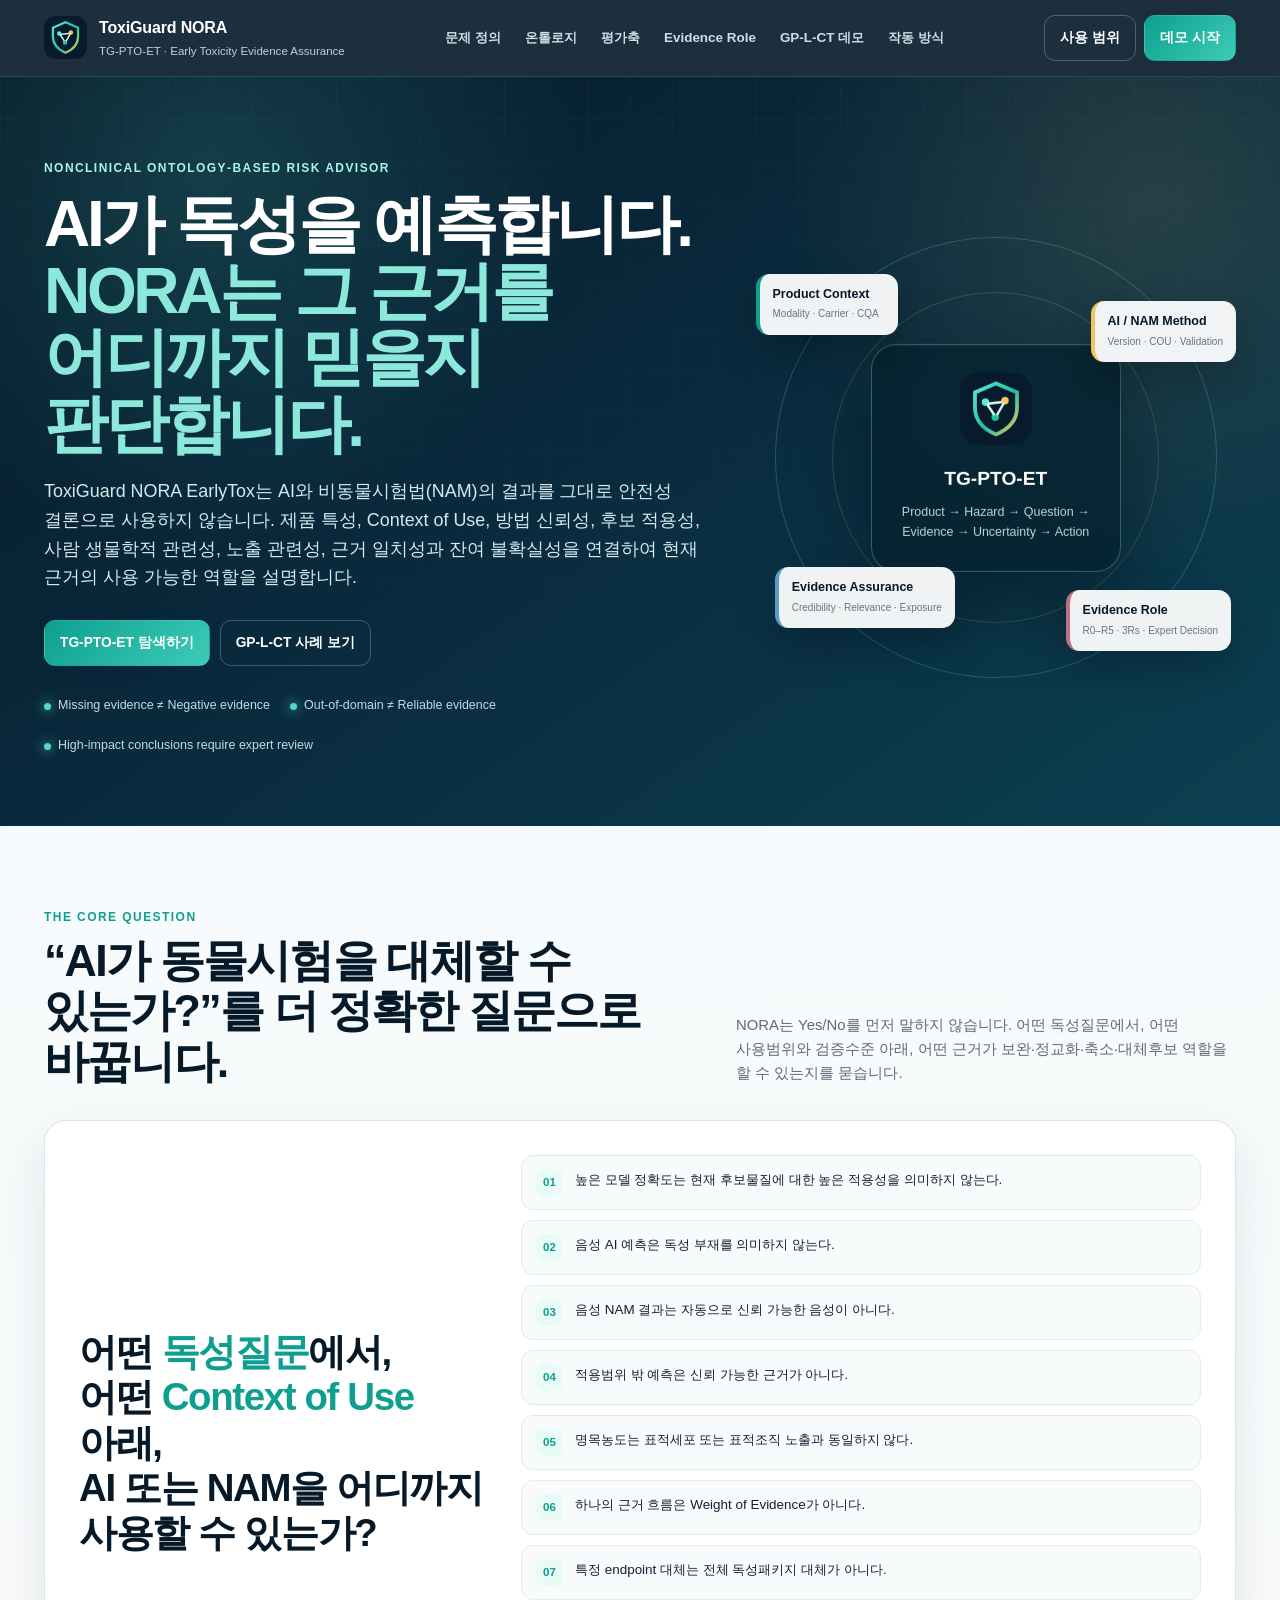
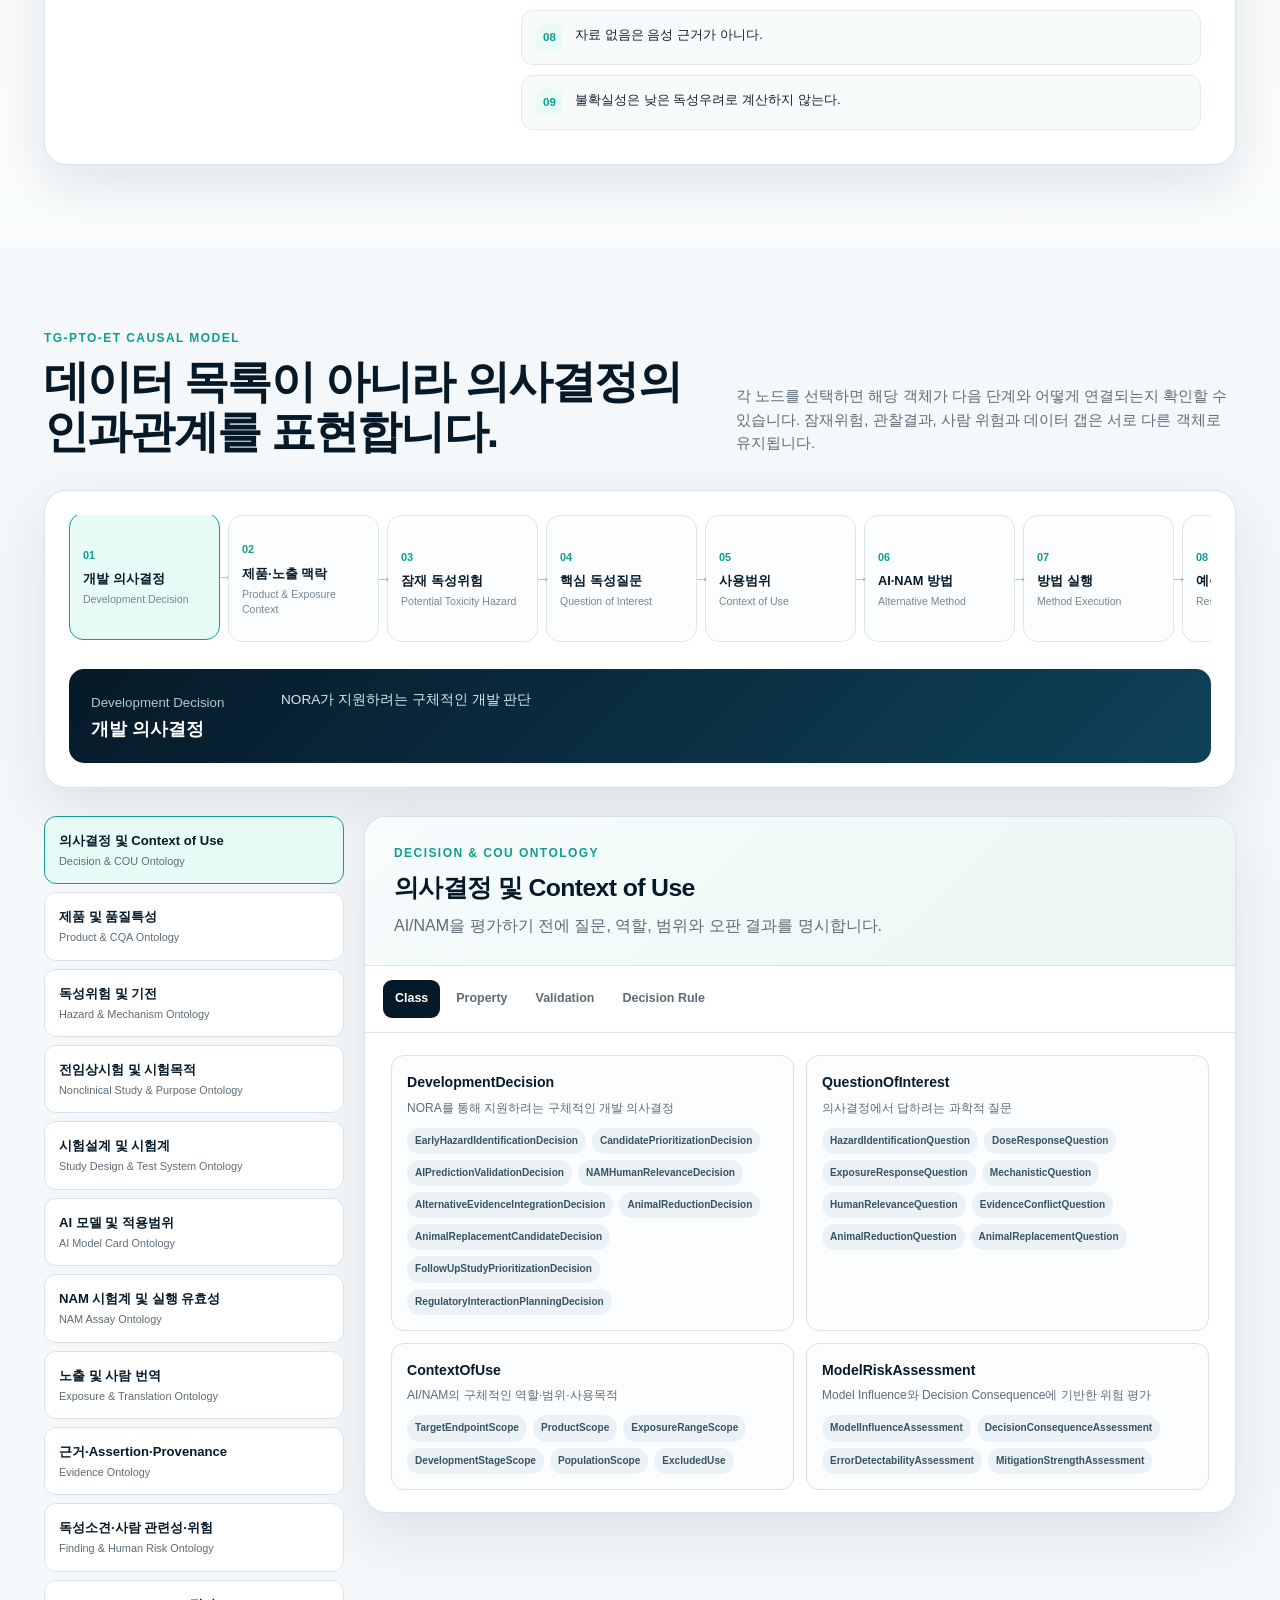
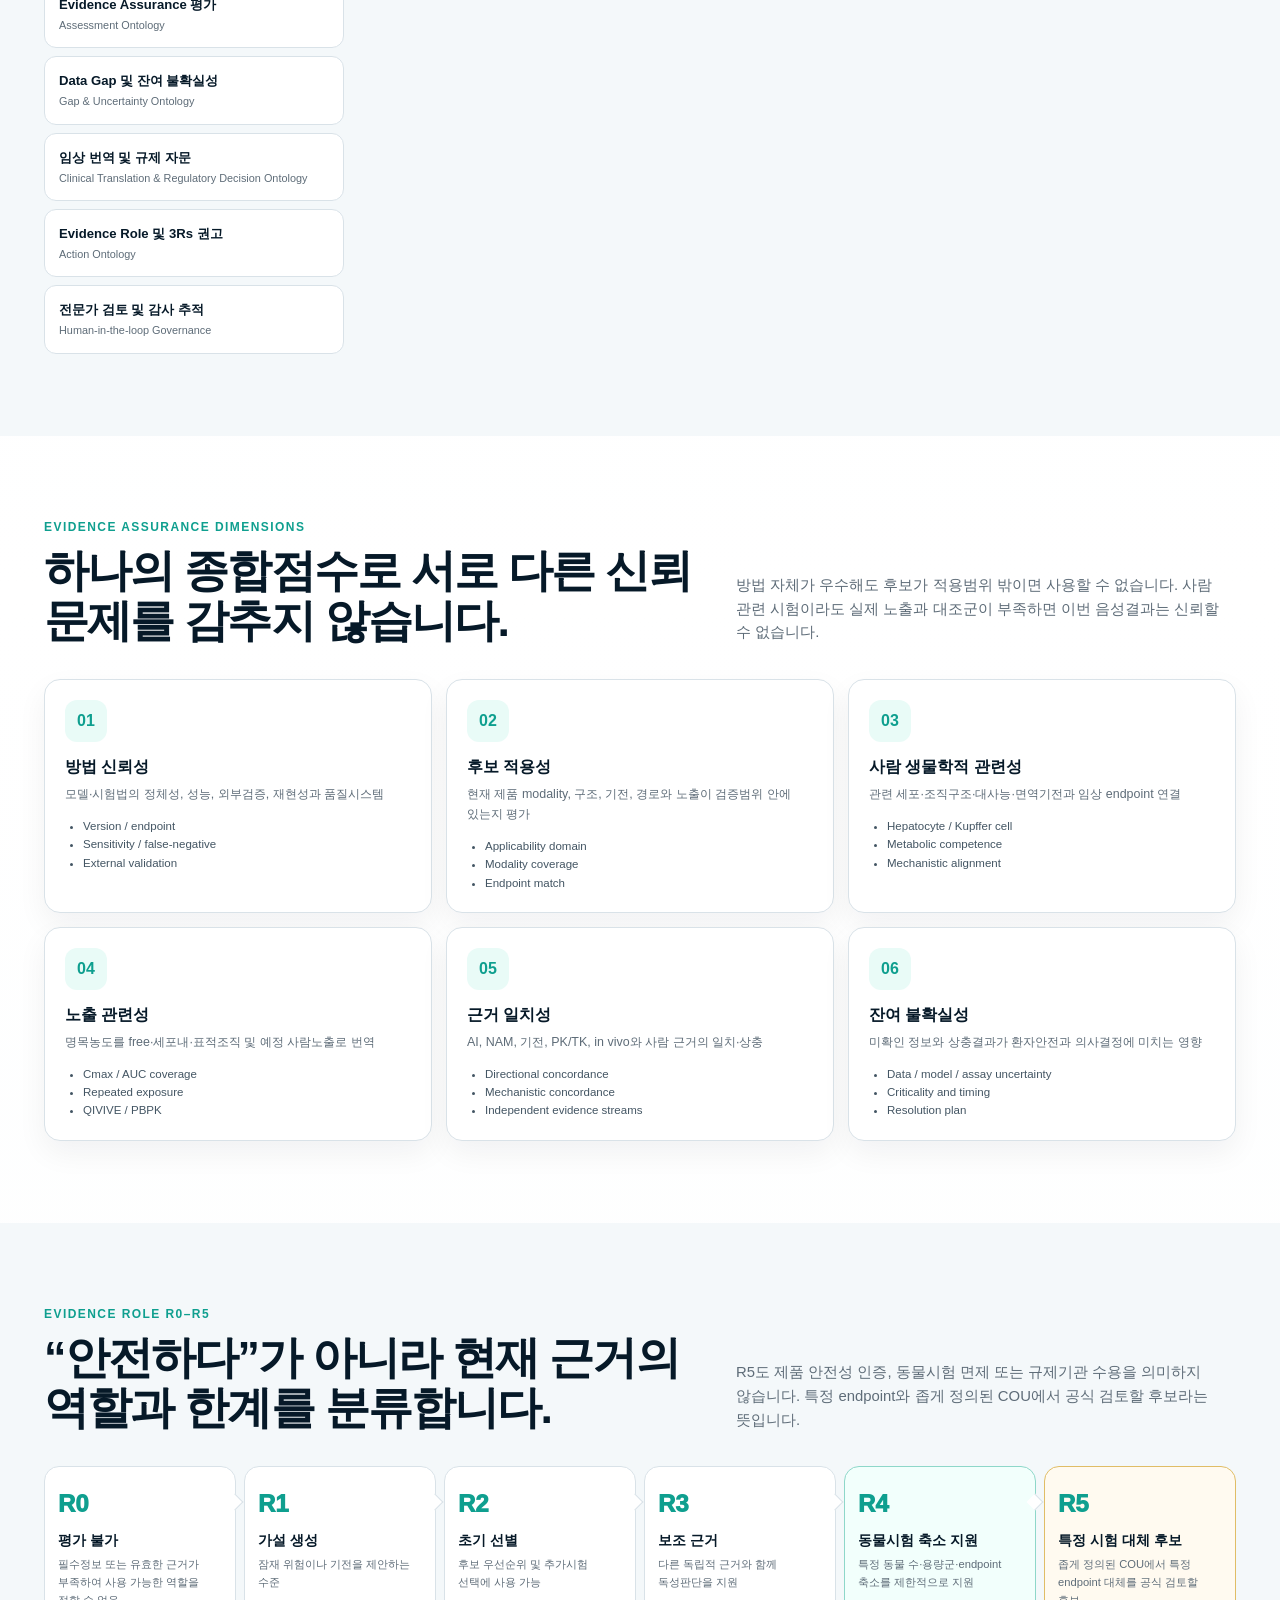
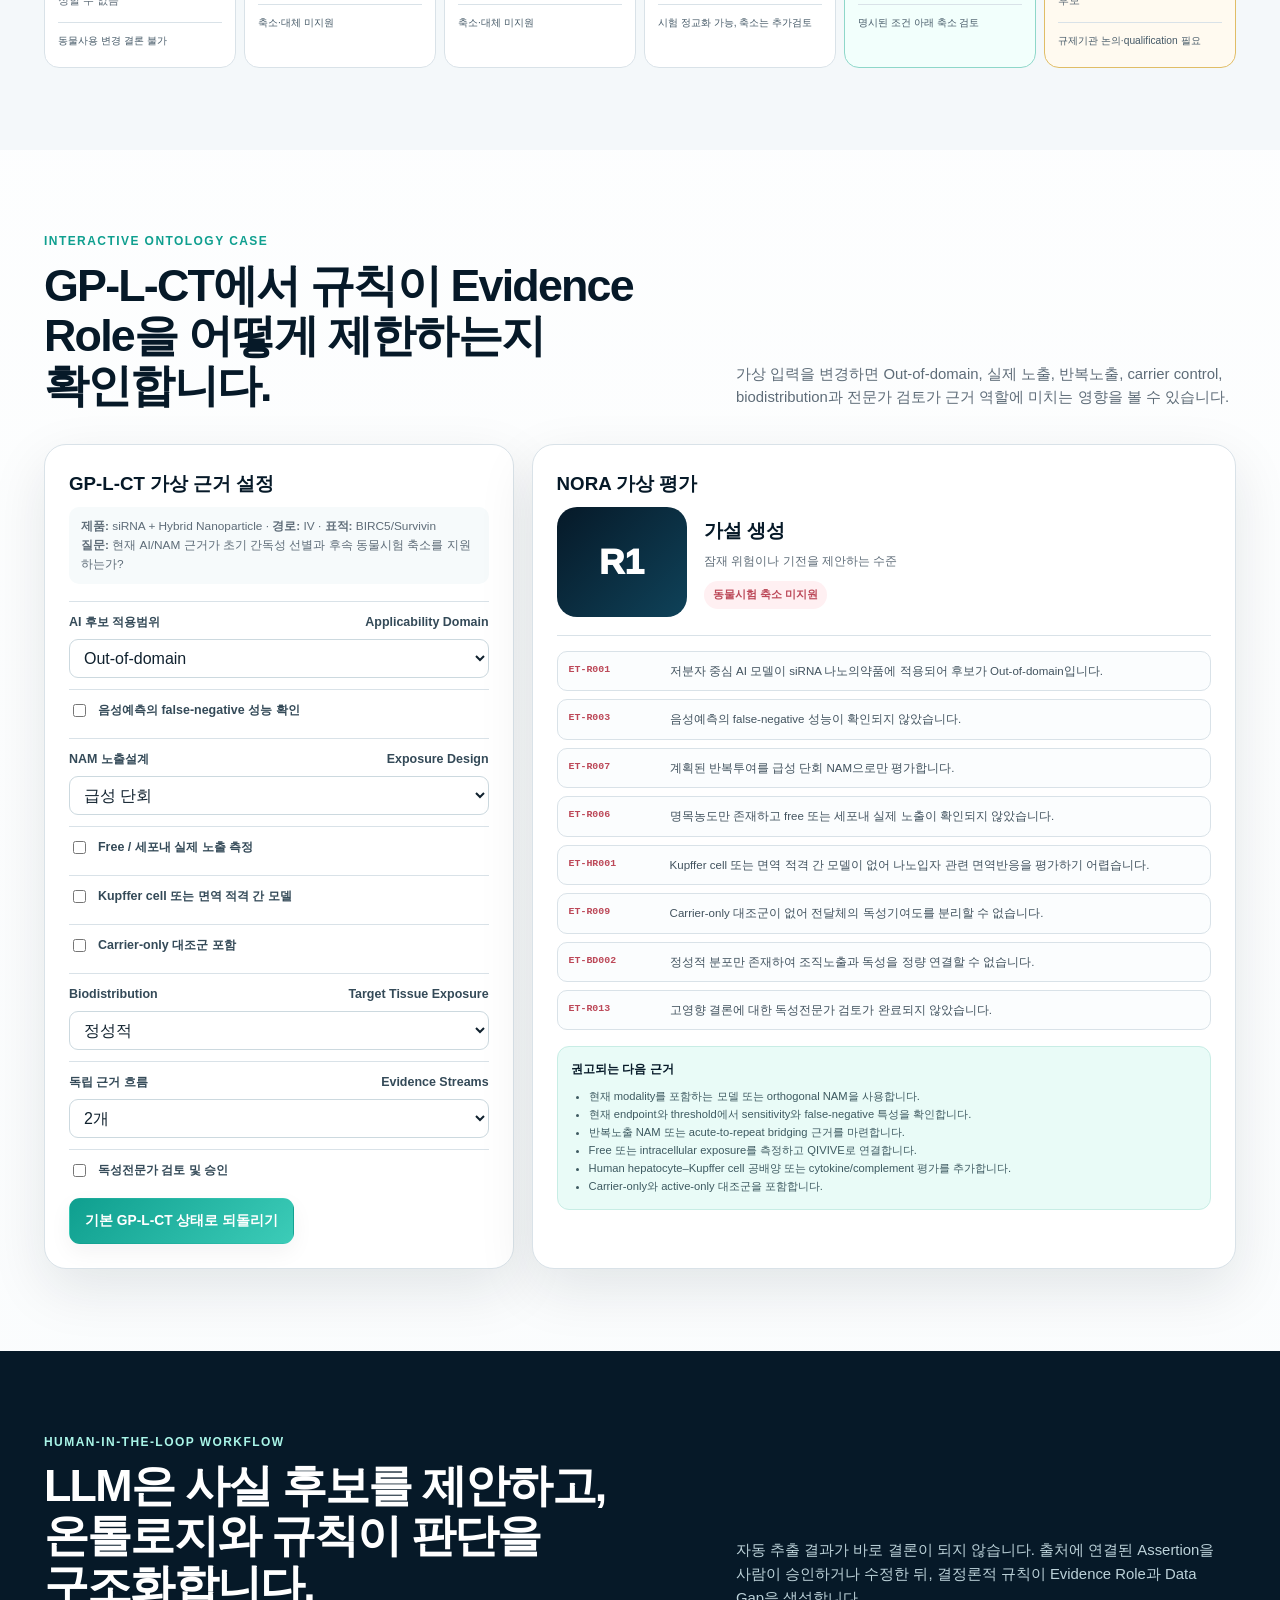
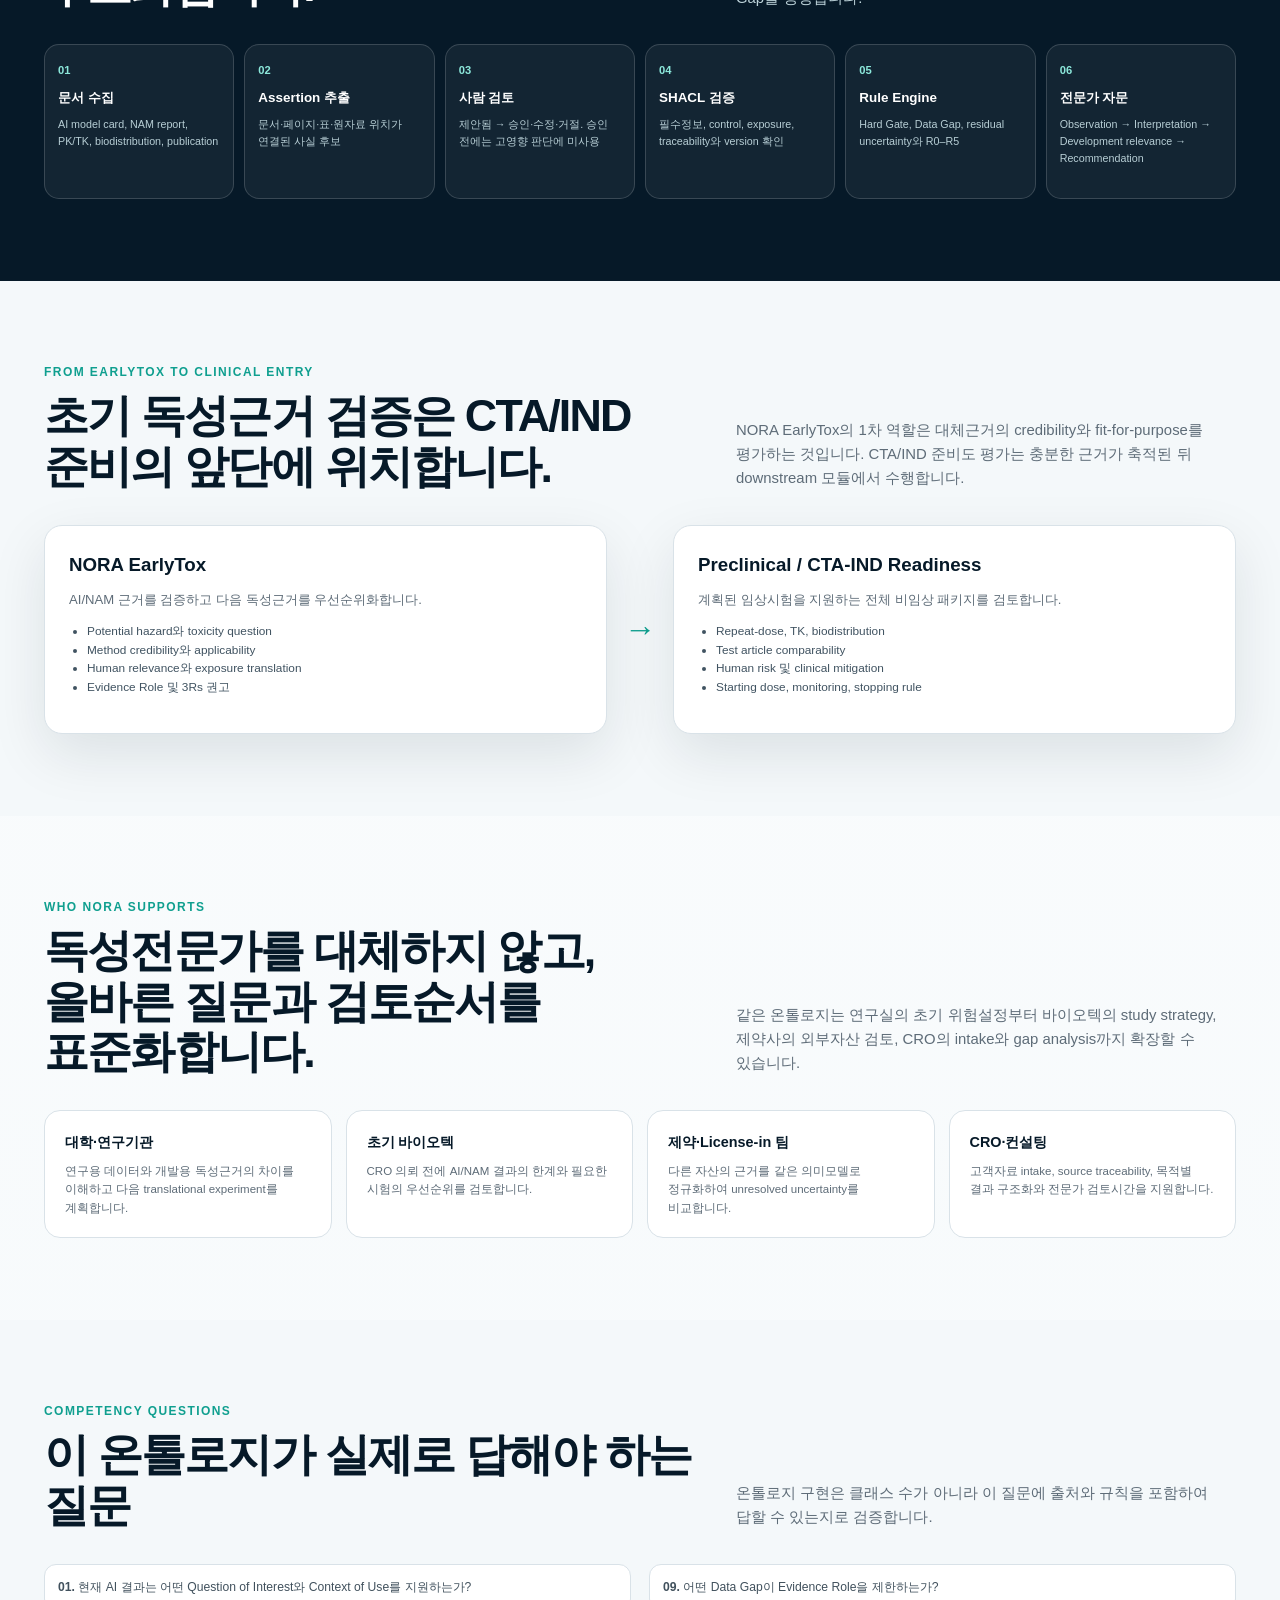
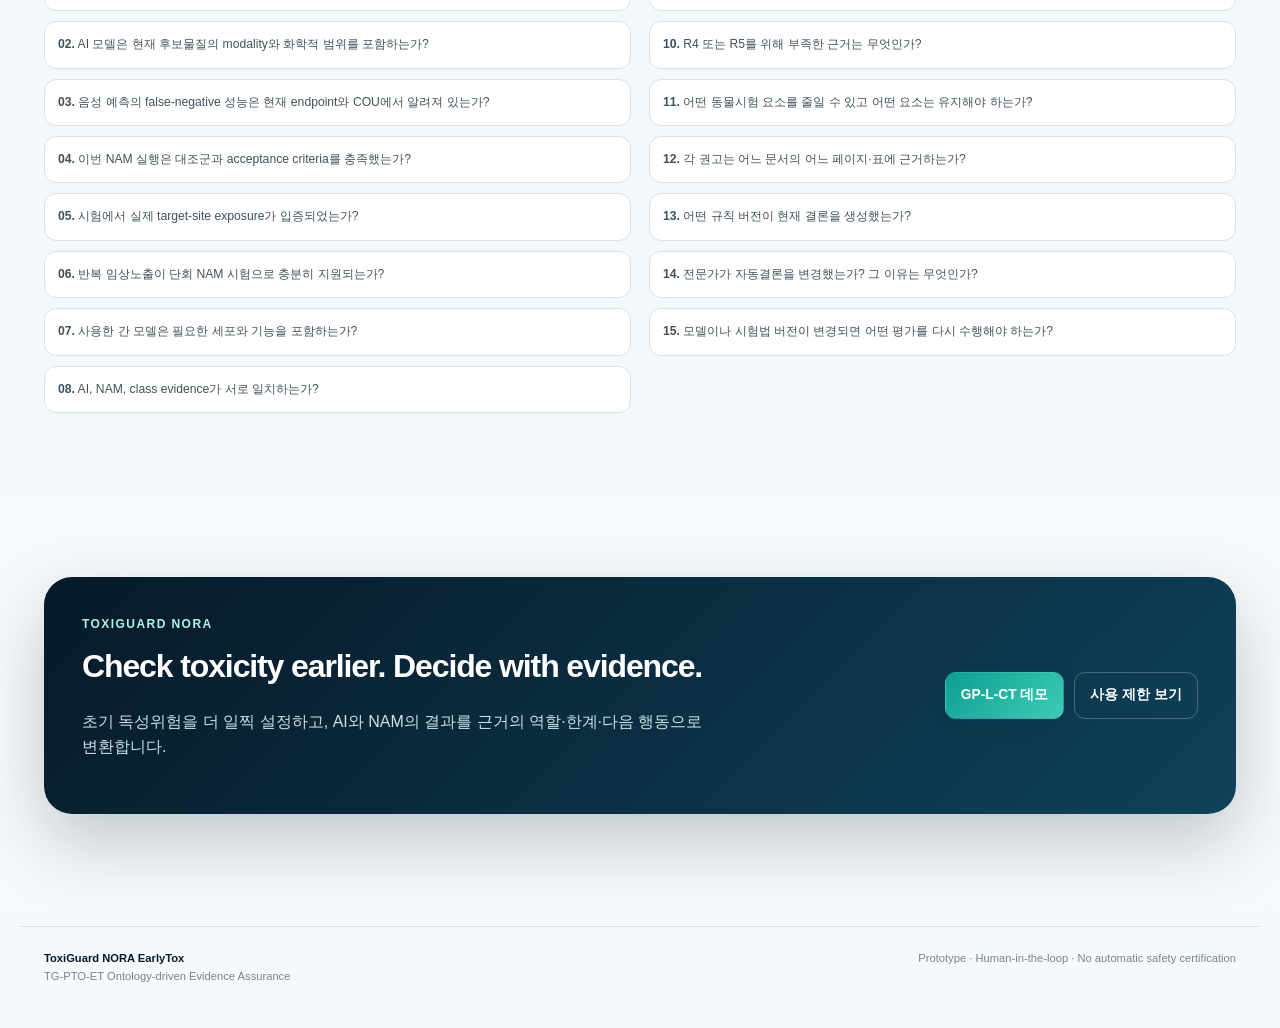
==== site/index.html @ 66b6deb6 "Add files via upload" ====
<!doctype html>
<html lang="ko">
<head>
  <meta charset="utf-8">
  <meta name="viewport" content="width=device-width,initial-scale=1">
  <meta name="description" content="ToxiGuard NORA EarlyTox — AI와 비동물시험법(NAM)의 초기 독성근거가 현재 후보물질의 개발에 어디까지 사용 가능한지 검증하는 온톨로지 기반 Evidence Assurance 플랫폼">
  <meta name="theme-color" content="#061928">
  <title>ToxiGuard NORA | TG‑PTO‑ET Ontology</title>
  <link rel="icon" href="assets/logo.svg" type="image/svg+xml">
  <link rel="stylesheet" href="styles.css">
</head>
<body>
<header class="site-header">
  <div class="container header-inner">
    <a class="brand" href="#top" aria-label="ToxiGuard NORA 홈">
      <img src="assets/logo.svg" alt="ToxiGuard NORA 로고">
      <span><strong>ToxiGuard NORA</strong><small>TG‑PTO‑ET · Early Toxicity Evidence Assurance</small></span>
    </a>
    <nav class="nav" id="mainNav" aria-label="주요 메뉴">
      <a href="#why">문제 정의</a>
      <a href="#ontology">온톨로지</a>
      <a href="#assurance">평가축</a>
      <a href="#roles">Evidence Role</a>
      <a href="#demo">GP‑L‑CT 데모</a>
      <a href="#workflow">작동 방식</a>
    </nav>
    <div class="header-actions">
      <button class="btn ghost" type="button" data-open-modal="disclaimerModal">사용 범위</button>
      <a class="btn primary" href="#demo">데모 시작</a>
      <button class="mobile-menu" id="mobileMenu" aria-label="메뉴 열기" aria-expanded="false">☰</button>
    </div>
  </div>
</header>

<main id="top">
  <section class="hero">
    <div class="container hero-grid">
      <div>
        <div class="eyebrow light">Nonclinical Ontology‑based Risk Advisor</div>
        <h1>AI가 독성을 예측합니다.<br><span>NORA는 그 근거를 어디까지 믿을지 판단합니다.</span></h1>
        <p class="hero-copy">ToxiGuard NORA EarlyTox는 AI와 비동물시험법(NAM)의 결과를 그대로 안전성 결론으로 사용하지 않습니다. 제품 특성, Context of Use, 방법 신뢰성, 후보 적용성, 사람 생물학적 관련성, 노출 관련성, 근거 일치성과 잔여 불확실성을 연결하여 현재 근거의 사용 가능한 역할을 설명합니다.</p>
        <div class="hero-actions">
          <a class="btn primary" href="#ontology">TG‑PTO‑ET 탐색하기</a>
          <a class="btn ghost" href="#demo">GP‑L‑CT 사례 보기</a>
        </div>
        <div class="hero-proof">
          <span><i></i> Missing evidence ≠ Negative evidence</span>
          <span><i></i> Out‑of‑domain ≠ Reliable evidence</span>
          <span><i></i> High‑impact conclusions require expert review</span>
        </div>
      </div>
      <div class="hero-visual" aria-label="NORA 온톨로지 연결 구조 시각화">
        <div class="orbit"></div><div class="orbit o2"></div>
        <div class="core-card"><img src="assets/logo.svg" alt=""><strong>TG‑PTO‑ET</strong><p>Product → Hazard → Question → Evidence → Uncertainty → Action</p></div>
        <div class="floating-node n1"><strong>Product Context</strong><small>Modality · Carrier · CQA</small></div>
        <div class="floating-node n2"><strong>AI / NAM Method</strong><small>Version · COU · Validation</small></div>
        <div class="floating-node n3"><strong>Evidence Assurance</strong><small>Credibility · Relevance · Exposure</small></div>
        <div class="floating-node n4"><strong>Evidence Role</strong><small>R0–R5 · 3Rs · Expert Decision</small></div>
      </div>
    </div>
  </section>

  <section class="section" id="why">
    <div class="container">
      <div class="section-heading">
        <div><div class="eyebrow">The core question</div><h2>“AI가 동물시험을 대체할 수 있는가?”를 더 정확한 질문으로 바꿉니다.</h2></div>
        <p>NORA는 Yes/No를 먼저 말하지 않습니다. 어떤 독성질문에서, 어떤 사용범위와 검증수준 아래, 어떤 근거가 보완·정교화·축소·대체후보 역할을 할 수 있는지를 묻습니다.</p>
      </div>
      <div class="question-card">
        <div class="big-question">어떤 <span>독성질문</span>에서,<br>어떤 <span>Context of Use</span> 아래,<br>AI 또는 NAM을 어디까지 사용할 수 있는가?</div>
        <div class="principle-list" id="principleList"></div>
      </div>
    </div>
  </section>

  <section class="section soft" id="ontology">
    <div class="container">
      <div class="section-heading">
        <div><div class="eyebrow">TG‑PTO‑ET causal model</div><h2>데이터 목록이 아니라 의사결정의 인과관계를 표현합니다.</h2></div>
        <p>각 노드를 선택하면 해당 객체가 다음 단계와 어떻게 연결되는지 확인할 수 있습니다. 잠재위험, 관찰결과, 사람 위험과 데이터 갭은 서로 다른 객체로 유지됩니다.</p>
      </div>
      <div class="chain-shell">
        <div class="chain-scroll"><div class="chain" id="causalChain"></div></div>
        <div class="chain-detail"><div><small id="chainDetailEn">Development Decision</small><h3 id="chainDetailTitle">개발 의사결정</h3></div><p id="chainDetailText">NORA가 지원하려는 구체적인 개발 판단</p></div>
      </div>

      <div style="height:28px"></div>
      <div class="module-layout">
        <aside class="module-list" id="moduleList" aria-label="온톨로지 모듈"></aside>
        <section class="module-panel" aria-live="polite">
          <div class="module-hero"><div class="eyebrow" id="moduleSubtitle">Decision & COU Ontology</div><h3 id="moduleTitle">의사결정 및 Context of Use</h3><p id="moduleSummary"></p></div>
          <div class="tabs" role="tablist">
            <button class="tab-button active" data-tab="classes" role="tab">Class</button>
            <button class="tab-button" data-tab="properties" role="tab">Property</button>
            <button class="tab-button" data-tab="validation" role="tab">Validation</button>
            <button class="tab-button" data-tab="rules" role="tab">Decision Rule</button>
          </div>
          <div class="tab-panel" id="moduleContent"></div>
        </section>
      </div>
    </div>
  </section>

  <section class="section" id="assurance">
    <div class="container">
      <div class="section-heading">
        <div><div class="eyebrow">Evidence assurance dimensions</div><h2>하나의 종합점수로 서로 다른 신뢰 문제를 감추지 않습니다.</h2></div>
        <p>방법 자체가 우수해도 후보가 적용범위 밖이면 사용할 수 없습니다. 사람 관련 시험이라도 실제 노출과 대조군이 부족하면 이번 음성결과는 신뢰할 수 없습니다.</p>
      </div>
      <div class="dimension-grid">
        <article class="dimension"><div class="icon">01</div><h3>방법 신뢰성</h3><p>모델·시험법의 정체성, 성능, 외부검증, 재현성과 품질시스템</p><ul><li>Version / endpoint</li><li>Sensitivity / false-negative</li><li>External validation</li></ul></article>
        <article class="dimension"><div class="icon">02</div><h3>후보 적용성</h3><p>현재 제품 modality, 구조, 기전, 경로와 노출이 검증범위 안에 있는지 평가</p><ul><li>Applicability domain</li><li>Modality coverage</li><li>Endpoint match</li></ul></article>
        <article class="dimension"><div class="icon">03</div><h3>사람 생물학적 관련성</h3><p>관련 세포·조직구조·대사능·면역기전과 임상 endpoint 연결</p><ul><li>Hepatocyte / Kupffer cell</li><li>Metabolic competence</li><li>Mechanistic alignment</li></ul></article>
        <article class="dimension"><div class="icon">04</div><h3>노출 관련성</h3><p>명목농도를 free·세포내·표적조직 및 예정 사람노출로 번역</p><ul><li>Cmax / AUC coverage</li><li>Repeated exposure</li><li>QIVIVE / PBPK</li></ul></article>
        <article class="dimension"><div class="icon">05</div><h3>근거 일치성</h3><p>AI, NAM, 기전, PK/TK, in vivo와 사람 근거의 일치·상충</p><ul><li>Directional concordance</li><li>Mechanistic concordance</li><li>Independent evidence streams</li></ul></article>
        <article class="dimension"><div class="icon">06</div><h3>잔여 불확실성</h3><p>미확인 정보와 상충결과가 환자안전과 의사결정에 미치는 영향</p><ul><li>Data / model / assay uncertainty</li><li>Criticality and timing</li><li>Resolution plan</li></ul></article>
      </div>
    </div>
  </section>

  <section class="section soft" id="roles">
    <div class="container">
      <div class="section-heading"><div><div class="eyebrow">Evidence Role R0–R5</div><h2>“안전하다”가 아니라 현재 근거의 역할과 한계를 분류합니다.</h2></div><p>R5도 제품 안전성 인증, 동물시험 면제 또는 규제기관 수용을 의미하지 않습니다. 특정 endpoint와 좁게 정의된 COU에서 공식 검토할 후보라는 뜻입니다.</p></div>
      <div class="role-track" id="roleTrack"></div>
    </div>
  </section>

  <section class="section" id="demo">
    <div class="container">
      <div class="section-heading"><div><div class="eyebrow">Interactive ontology case</div><h2>GP‑L‑CT에서 규칙이 Evidence Role을 어떻게 제한하는지 확인합니다.</h2></div><p>가상 입력을 변경하면 Out‑of‑domain, 실제 노출, 반복노출, carrier control, biodistribution과 전문가 검토가 근거 역할에 미치는 영향을 볼 수 있습니다.</p></div>
      <div class="demo-shell">
        <form class="demo-controls" id="demoForm">
          <h3>GP‑L‑CT 가상 근거 설정</h3>
          <div class="case-meta"><strong>제품:</strong> siRNA + Hybrid Nanoparticle · <strong>경로:</strong> IV · <strong>표적:</strong> BIRC5/Survivin<br><strong>질문:</strong> 현재 AI/NAM 근거가 초기 간독성 선별과 후속 동물시험 축소를 지원하는가?</div>
          <div class="control"><label for="aiDomain">AI 후보 적용범위 <span>Applicability Domain</span></label><select id="aiDomain"><option value="out">Out‑of‑domain</option><option value="border">Borderline</option><option value="in">In‑domain</option></select></div>
          <div class="control"><label class="checkbox"><input type="checkbox" id="falseNegativeKnown"> 음성예측의 false-negative 성능 확인</label></div>
          <div class="control"><label for="namExposure">NAM 노출설계 <span>Exposure Design</span></label><select id="namExposure"><option value="single">급성 단회</option><option value="repeat">반복노출</option></select></div>
          <div class="control"><label class="checkbox"><input type="checkbox" id="measuredExposure"> Free / 세포내 실제 노출 측정</label></div>
          <div class="control"><label class="checkbox"><input type="checkbox" id="kupffer"> Kupffer cell 또는 면역 적격 간 모델</label></div>
          <div class="control"><label class="checkbox"><input type="checkbox" id="carrierControl"> Carrier‑only 대조군 포함</label></div>
          <div class="control"><label for="biodistribution">Biodistribution <span>Target Tissue Exposure</span></label><select id="biodistribution"><option value="missing">없음</option><option value="qualitative">정성적</option><option value="quantitative">정량적</option></select></div>
          <div class="control"><label for="independentStreams">독립 근거 흐름 <span>Evidence Streams</span></label><select id="independentStreams"><option value="1">1개</option><option value="2">2개</option><option value="3">3개 이상</option></select></div>
          <div class="control"><label class="checkbox"><input type="checkbox" id="expertReviewed"> 독성전문가 검토 및 승인</label></div>
          <button class="btn primary" type="button" id="resetDemo">기본 GP‑L‑CT 상태로 되돌리기</button>
        </form>
        <section class="demo-result" aria-live="polite">
          <h3>NORA 가상 평가</h3>
          <div class="result-top"><div class="result-role" id="demoRoleCode">R1</div><div class="result-summary"><strong id="demoRoleName">가설 생성</strong><p id="demoRoleDescription">현재 근거는 잠재 위험과 다음 시험을 제안하는 수준입니다.</p><span class="result-status" id="demoAnimalStatus">동물시험 축소 미지원</span></div></div>
          <div class="gap-stack" id="demoGaps"></div>
          <div class="next-evidence"><strong>권고되는 다음 근거</strong><ul id="demoRecommendations"></ul></div>
        </section>
      </div>
    </div>
  </section>

  <section class="section dark" id="workflow">
    <div class="container">
      <div class="section-heading"><div><div class="eyebrow light">Human-in-the-loop workflow</div><h2>LLM은 사실 후보를 제안하고, 온톨로지와 규칙이 판단을 구조화합니다.</h2></div><p>자동 추출 결과가 바로 결론이 되지 않습니다. 출처에 연결된 Assertion을 사람이 승인하거나 수정한 뒤, 결정론적 규칙이 Evidence Role과 Data Gap을 생성합니다.</p></div>
      <div class="workflow">
        <div class="workflow-step"><b>01</b><strong>문서 수집</strong><p>AI model card, NAM report, PK/TK, biodistribution, publication</p></div>
        <div class="workflow-step"><b>02</b><strong>Assertion 추출</strong><p>문서·페이지·표·원자료 위치가 연결된 사실 후보</p></div>
        <div class="workflow-step"><b>03</b><strong>사람 검토</strong><p>제안됨 → 승인·수정·거절. 승인 전에는 고영향 판단에 미사용</p></div>
        <div class="workflow-step"><b>04</b><strong>SHACL 검증</strong><p>필수정보, control, exposure, traceability와 version 확인</p></div>
        <div class="workflow-step"><b>05</b><strong>Rule Engine</strong><p>Hard Gate, Data Gap, residual uncertainty와 R0–R5</p></div>
        <div class="workflow-step"><b>06</b><strong>전문가 자문</strong><p>Observation → Interpretation → Development relevance → Recommendation</p></div>
      </div>
    </div>
  </section>

  <section class="section soft" id="downstream">
    <div class="container">
      <div class="section-heading"><div><div class="eyebrow">From EarlyTox to clinical entry</div><h2>초기 독성근거 검증은 CTA/IND 준비의 앞단에 위치합니다.</h2></div><p>NORA EarlyTox의 1차 역할은 대체근거의 credibility와 fit‑for‑purpose를 평가하는 것입니다. CTA/IND 준비도 평가는 충분한 근거가 축적된 뒤 downstream 모듈에서 수행합니다.</p></div>
      <div class="downstream">
        <div class="down-card"><h3>NORA EarlyTox</h3><p>AI/NAM 근거를 검증하고 다음 독성근거를 우선순위화합니다.</p><ul><li>Potential hazard와 toxicity question</li><li>Method credibility와 applicability</li><li>Human relevance와 exposure translation</li><li>Evidence Role 및 3Rs 권고</li></ul></div>
        <div class="down-arrow">→</div>
        <div class="down-card"><h3>Preclinical / CTA‑IND Readiness</h3><p>계획된 임상시험을 지원하는 전체 비임상 패키지를 검토합니다.</p><ul><li>Repeat‑dose, TK, biodistribution</li><li>Test article comparability</li><li>Human risk 및 clinical mitigation</li><li>Starting dose, monitoring, stopping rule</li></ul></div>
      </div>
    </div>
  </section>

  <section class="section" id="users">
    <div class="container">
      <div class="section-heading"><div><div class="eyebrow">Who NORA supports</div><h2>독성전문가를 대체하지 않고, 올바른 질문과 검토순서를 표준화합니다.</h2></div><p>같은 온톨로지는 연구실의 초기 위험설정부터 바이오텍의 study strategy, 제약사의 외부자산 검토, CRO의 intake와 gap analysis까지 확장할 수 있습니다.</p></div>
      <div class="user-grid">
        <article class="user-card"><h3>대학·연구기관</h3><p>연구용 데이터와 개발용 독성근거의 차이를 이해하고 다음 translational experiment를 계획합니다.</p></article>
        <article class="user-card"><h3>초기 바이오텍</h3><p>CRO 의뢰 전에 AI/NAM 결과의 한계와 필요한 시험의 우선순위를 검토합니다.</p></article>
        <article class="user-card"><h3>제약·License‑in 팀</h3><p>다른 자산의 근거를 같은 의미모델로 정규화하여 unresolved uncertainty를 비교합니다.</p></article>
        <article class="user-card"><h3>CRO·컨설팅</h3><p>고객자료 intake, source traceability, 목적별 결과 구조화와 전문가 검토시간을 지원합니다.</p></article>
      </div>
    </div>
  </section>

  <section class="section soft" id="questions">
    <div class="container">
      <div class="section-heading"><div><div class="eyebrow">Competency questions</div><h2>이 온톨로지가 실제로 답해야 하는 질문</h2></div><p>온톨로지 구현은 클래스 수가 아니라 이 질문에 출처와 규칙을 포함하여 답할 수 있는지로 검증합니다.</p></div>
      <div class="cq-grid" id="competencyQuestions"></div>
    </div>
  </section>

  <section class="section" id="contact">
    <div class="container">
      <div class="contact-card">
        <div><div class="eyebrow light">ToxiGuard NORA</div><h2>Check toxicity earlier. Decide with evidence.</h2><p>초기 독성위험을 더 일찍 설정하고, AI와 NAM의 결과를 근거의 역할·한계·다음 행동으로 변환합니다.</p></div>
        <div class="contact-actions"><a class="btn primary" href="#demo">GP‑L‑CT 데모</a><button class="btn ghost" type="button" data-open-modal="disclaimerModal">사용 제한 보기</button></div>
      </div>
    </div>
  </section>
</main>

<footer class="footer"><div class="container footer-inner"><div><strong>ToxiGuard NORA EarlyTox</strong><br>TG‑PTO‑ET Ontology‑driven Evidence Assurance</div><div>Prototype · Human‑in‑the‑loop · No automatic safety certification</div></div></footer>

<div class="modal" id="disclaimerModal" role="dialog" aria-modal="true" aria-labelledby="disclaimerTitle">
  <div class="modal-card">
    <div class="modal-head"><h3 id="disclaimerTitle">제품 사용 범위와 제한</h3><button class="close" type="button" data-close-modal aria-label="닫기">×</button></div>
    <div class="modal-body">
      <div class="disclaimer"><strong>NORA는 제품 안전성을 인증하거나 동물시험 면제·CTA/IND 승인·규제기관 수용을 보장하지 않습니다.</strong> 자동화된 결과는 초기 연구와 개발 의사결정 지원을 위한 prototype입니다.</div>
      <p>NORA의 핵심 출력은 “안전/위험” 단정이 아니라 다음입니다.</p>
      <ul><li>현재 근거가 답할 수 있는 독성질문</li><li>방법과 실행의 신뢰조건</li><li>후보물질·사람 생물학·노출 관련성</li><li>미해결 Data Gap과 잔여 불확실성</li><li>Evidence Role R0–R5와 다음 근거</li><li>전문가 검토 및 audit trail</li></ul>
      <p><strong>R5 Replacement Candidate</strong>도 좁게 정의된 Context of Use에서 특정 endpoint를 공식 검토할 후보라는 의미이며, 전체 전임상 독성패키지 대체를 뜻하지 않습니다.</p>
    </div>
  </div>
</div>

<script src="data/ontology-data.js"></script>
<script src="data/gp-l-ct-data.js"></script>
<script src="app.js"></script>
</body>
</html>
---- site/styles.css ----
:root{
  --navy:#061928;
  --navy-2:#0b2d43;
  --navy-3:#0f4259;
  --ink:#10212e;
  --muted:#5e6c78;
  --line:#d9e2e8;
  --soft:#f4f8fa;
  --white:#ffffff;
  --teal:#0f9f8f;
  --teal-2:#55d7c6;
  --mint:#e9fbf7;
  --gold:#f2c45d;
  --gold-soft:#fff7dd;
  --red:#bc4858;
  --red-soft:#fff0f2;
  --amber:#b26d00;
  --amber-soft:#fff7e8;
  --green:#197650;
  --green-soft:#edf9f2;
  --blue:#216b94;
  --blue-soft:#eef7fc;
  --shadow:0 20px 56px rgba(6,25,40,.10);
  --radius:22px;
  --max:1240px;
}
*{box-sizing:border-box}
html{scroll-behavior:smooth}
body{
  margin:0;
  color:var(--ink);
  background:linear-gradient(180deg,#f5f9fb 0,#fff 42%,#f5f9fb 100%);
  font-family:-apple-system,BlinkMacSystemFont,"Apple SD Gothic Neo","Noto Sans KR","Segoe UI",sans-serif;
  line-height:1.6;
  -webkit-font-smoothing:antialiased;
}
a{color:inherit;text-decoration:none}
button,input,select{font:inherit}
button{cursor:pointer}
img{max-width:100%}
.container{max-width:var(--max);margin:0 auto;padding:0 24px}
.eyebrow{font-size:.75rem;letter-spacing:.12em;text-transform:uppercase;font-weight:900;color:var(--teal)}
.eyebrow.light{color:#a9f5e8}
.muted{color:var(--muted)}
.sr-only{position:absolute!important;width:1px;height:1px;padding:0;margin:-1px;overflow:hidden;clip:rect(0,0,0,0);white-space:nowrap;border:0}

.site-header{
  position:sticky;top:0;z-index:50;
  background:rgba(6,25,40,.90);
  border-bottom:1px solid rgba(85,215,198,.16);
  backdrop-filter:blur(18px);
}
.header-inner{height:76px;display:flex;align-items:center;gap:22px;justify-content:space-between}
.brand{display:flex;align-items:center;gap:12px;color:#fff;min-width:max-content}
.brand img{width:43px;height:43px}
.brand strong{display:block;font-size:1rem;letter-spacing:-.01em}
.brand small{display:block;color:#b8d3dc;font-size:.72rem;margin-top:1px}
.nav{display:flex;gap:4px;align-items:center}
.nav a{color:#cae0e7;font-size:.84rem;font-weight:750;padding:9px 10px;border-radius:9px}
.nav a:hover{background:rgba(255,255,255,.08);color:#fff}
.header-actions{display:flex;gap:8px;align-items:center}
.btn{display:inline-flex;align-items:center;justify-content:center;gap:8px;border-radius:11px;padding:11px 15px;border:1px solid var(--line);background:#fff;color:var(--navy);font-weight:850;font-size:.86rem;transition:.18s ease;box-shadow:0 8px 22px rgba(6,25,40,.05)}
.btn:hover{transform:translateY(-1px);box-shadow:0 13px 28px rgba(6,25,40,.10)}
.btn.primary{background:linear-gradient(135deg,var(--teal),#3cccb8);border-color:transparent;color:#fff}
.btn.dark{background:var(--navy);border-color:var(--navy);color:#fff}
.btn.ghost{background:transparent;border-color:rgba(255,255,255,.24);color:#fff;box-shadow:none}
.mobile-menu{display:none;background:transparent;border:0;color:#fff;font-size:1.4rem}

.hero{
  position:relative;overflow:hidden;
  background:
    radial-gradient(circle at 16% 12%,rgba(85,215,198,.17),transparent 30%),
    radial-gradient(circle at 90% 16%,rgba(242,196,93,.12),transparent 28%),
    linear-gradient(145deg,#061928 0,#0a2e42 58%,#0c4052 100%);
  color:#fff;
  padding:82px 0 70px;
}
.hero:after{content:"";position:absolute;inset:0;background-image:linear-gradient(rgba(255,255,255,.025) 1px,transparent 1px),linear-gradient(90deg,rgba(255,255,255,.025) 1px,transparent 1px);background-size:42px 42px;mask-image:linear-gradient(to bottom,black,transparent 92%);pointer-events:none}
.hero-grid{position:relative;z-index:2;display:grid;grid-template-columns:1.16fr .84fr;gap:48px;align-items:center}
.hero h1{font-size:clamp(2.55rem,5vw,4.8rem);line-height:1.04;letter-spacing:-.052em;margin:13px 0 20px;max-width:790px}
.hero h1 span{color:#8ce8db}
.hero-copy{font-size:1.12rem;color:#d5e9ee;max-width:760px;margin:0 0 25px}
.hero-actions{display:flex;flex-wrap:wrap;gap:10px;margin-top:28px}
.hero-proof{display:flex;gap:20px;flex-wrap:wrap;margin-top:30px;color:#c3dbe1;font-size:.78rem}
.hero-proof span{display:inline-flex;gap:7px;align-items:center}
.hero-proof i{width:7px;height:7px;border-radius:50%;background:var(--teal-2);box-shadow:0 0 12px var(--teal-2)}
.hero-visual{position:relative;min-height:460px}
.orbit{position:absolute;inset:2% 4%;border:1px solid rgba(117,238,218,.22);border-radius:50%;animation:spin 30s linear infinite}
.orbit.o2{inset:14% 16%;animation-direction:reverse;animation-duration:22s;border-color:rgba(242,196,93,.19)}
.core-card{position:absolute;left:50%;top:50%;transform:translate(-50%,-50%);width:250px;padding:28px 24px;border-radius:25px;background:rgba(7,35,48,.84);border:1px solid rgba(129,236,219,.32);box-shadow:0 28px 80px rgba(0,0,0,.35),inset 0 1px rgba(255,255,255,.08);backdrop-filter:blur(12px);text-align:center}
.core-card img{width:72px;margin-bottom:12px}.core-card strong{display:block;font-size:1.2rem}.core-card p{margin:8px 0 0;color:#bcd6dc;font-size:.78rem}
.floating-node{position:absolute;min-width:142px;padding:11px 13px;border-radius:13px;background:rgba(255,255,255,.94);color:var(--navy);box-shadow:0 18px 42px rgba(0,0,0,.22);font-size:.75rem;border-left:4px solid var(--teal);animation:float 5s ease-in-out infinite}
.floating-node strong{display:block;font-size:.78rem}.floating-node small{color:#667683}.n1{left:0;top:10%}.n2{right:0;top:16%;animation-delay:-1s;border-left-color:var(--gold)}.n3{left:4%;bottom:13%;animation-delay:-2s;border-left-color:#5d9bc0}.n4{right:1%;bottom:8%;animation-delay:-3s;border-left-color:#c06f84}
@keyframes spin{to{transform:rotate(360deg)}}
@keyframes float{0%,100%{transform:translateY(0)}50%{transform:translateY(-8px)}}

.section{padding:82px 0}
.section.soft{background:var(--soft)}
.section.dark{background:var(--navy);color:#fff}
.section-heading{display:flex;justify-content:space-between;gap:30px;align-items:flex-end;margin-bottom:34px}
.section-heading h2{font-size:clamp(2rem,3.5vw,3rem);line-height:1.12;letter-spacing:-.04em;margin:8px 0 0;max-width:760px;color:var(--navy)}
.section.dark .section-heading h2{color:#fff}
.section-heading p{max-width:500px;color:var(--muted);margin:0;font-size:.93rem}
.section.dark .section-heading p{color:#bcd2d9}

.question-card{border:1px solid var(--line);background:#fff;border-radius:var(--radius);box-shadow:var(--shadow);padding:34px;display:grid;grid-template-columns:.75fr 1.25fr;gap:34px;align-items:center}
.big-question{font-size:clamp(1.8rem,3vw,2.7rem);line-height:1.18;letter-spacing:-.035em;font-weight:900;color:var(--navy)}
.big-question span{color:var(--teal)}
.principle-list{display:grid;gap:10px}.principle{display:flex;gap:12px;align-items:flex-start;padding:13px 14px;background:#f8fbfc;border:1px solid #e2eaee;border-radius:12px;font-size:.84rem}.principle b{display:grid;place-items:center;flex:0 0 27px;height:27px;border-radius:8px;background:var(--mint);color:var(--teal);font-size:.72rem}

.chain-shell{background:#fff;border:1px solid var(--line);border-radius:var(--radius);box-shadow:var(--shadow);padding:24px;overflow:hidden}
.chain-scroll{overflow-x:auto;padding-bottom:10px}
.chain{display:flex;min-width:1900px;align-items:stretch;gap:8px}
.chain-node{position:relative;flex:1;min-width:145px;border:1px solid #dce7eb;border-radius:14px;padding:15px 13px;background:#fbfdfe;cursor:pointer;text-align:left;transition:.18s}.chain-node:after{content:"→";position:absolute;right:-14px;top:50%;transform:translateY(-50%);z-index:2;color:#92a9b2;font-size:1rem}.chain-node:last-child:after{display:none}.chain-node:hover,.chain-node.active{border-color:var(--teal);background:var(--mint);transform:translateY(-2px)}.chain-node .num{display:block;font-size:.68rem;color:var(--teal);font-weight:900}.chain-node strong{display:block;font-size:.8rem;margin-top:5px;color:var(--navy)}.chain-node small{display:block;color:#788691;font-size:.66rem;margin-top:3px;line-height:1.35}
.chain-detail{margin-top:17px;background:linear-gradient(135deg,var(--navy),var(--navy-3));color:#fff;border-radius:15px;padding:20px 22px;display:grid;grid-template-columns:170px 1fr;gap:20px}.chain-detail h3{margin:0;font-size:1.1rem}.chain-detail small{color:#a9cbd4}.chain-detail p{margin:0;color:#d5e8ed;font-size:.85rem}

.module-layout{display:grid;grid-template-columns:300px minmax(0,1fr);gap:20px;align-items:start}
.module-list{display:grid;gap:8px;position:sticky;top:96px}.module-button{border:1px solid var(--line);border-radius:12px;background:#fff;text-align:left;padding:13px 14px;transition:.16s;color:var(--ink)}.module-button:hover,.module-button.active{border-color:var(--teal);background:var(--mint)}.module-button strong{display:block;font-size:.82rem;color:var(--navy)}.module-button small{display:block;color:var(--muted);font-size:.68rem;margin-top:2px}
.module-panel{border:1px solid var(--line);background:#fff;border-radius:var(--radius);box-shadow:var(--shadow);overflow:hidden}.module-hero{padding:27px 29px;background:linear-gradient(135deg,#f7fcfd,#eaf7f4);border-bottom:1px solid var(--line)}.module-hero h3{font-size:1.55rem;margin:5px 0;color:var(--navy);letter-spacing:-.025em}.module-hero p{margin:0;color:var(--muted)}.tabs{display:flex;gap:4px;padding:14px 18px;border-bottom:1px solid var(--line);overflow:auto}.tab-button{white-space:nowrap;border:0;background:transparent;border-radius:9px;padding:9px 12px;color:var(--muted);font-size:.78rem;font-weight:800}.tab-button.active{background:var(--navy);color:#fff}.tab-panel{padding:22px 26px}.class-grid{display:grid;grid-template-columns:repeat(2,minmax(0,1fr));gap:12px}.class-card{border:1px solid var(--line);border-radius:13px;padding:15px;background:#fbfdfe}.class-card h4{margin:0;color:var(--navy);font-size:.88rem}.class-card p{margin:5px 0 10px;color:var(--muted);font-size:.75rem}.pill-wrap{display:flex;flex-wrap:wrap;gap:6px}.pill{padding:5px 8px;border-radius:999px;background:#eaf2f6;color:#375364;font-size:.63rem;font-weight:750}.list-box{display:grid;gap:8px}.list-row{padding:11px 13px;border:1px solid var(--line);border-radius:10px;background:#fbfdfe;font-size:.77rem}.list-row code{color:var(--teal);font-weight:850}.rule-row{border-left:4px solid var(--gold);background:var(--gold-soft)}.validation-row{border-left:4px solid var(--teal);background:var(--mint)}

.dimension-grid{display:grid;grid-template-columns:repeat(3,minmax(0,1fr));gap:14px}.dimension{border:1px solid var(--line);background:#fff;border-radius:16px;padding:20px;box-shadow:0 12px 30px rgba(6,25,40,.055)}.dimension .icon{width:42px;height:42px;border-radius:12px;display:grid;place-items:center;background:var(--mint);color:var(--teal);font-weight:900}.dimension h3{margin:12px 0 5px;color:var(--navy);font-size:1rem}.dimension p{margin:0;color:var(--muted);font-size:.78rem}.dimension ul{margin:12px 0 0;padding-left:18px;color:#435563;font-size:.72rem}

.role-track{display:grid;grid-template-columns:repeat(6,minmax(0,1fr));gap:8px}.role{position:relative;border:1px solid var(--line);background:#fff;border-radius:15px;padding:18px 13px;min-height:190px}.role:after{content:"";position:absolute;right:-6px;top:29px;width:11px;height:11px;background:#fff;border-top:1px solid var(--line);border-right:1px solid var(--line);transform:rotate(45deg);z-index:2}.role:last-child:after{display:none}.role-code{font-size:1.5rem;font-weight:950;color:var(--teal)}.role h3{margin:5px 0;color:var(--navy);font-size:.88rem}.role p{margin:0;color:var(--muted);font-size:.7rem}.role small{display:block;margin-top:12px;padding-top:10px;border-top:1px solid var(--line);font-size:.64rem;color:#455967}.role.r4,.role.r5{border-color:#8ed7c9;background:#f2fffc}.role.r5{border-color:#e0bd66;background:#fffaf0}

.demo-shell{display:grid;grid-template-columns:.8fr 1.2fr;gap:18px}.demo-controls,.demo-result{border:1px solid var(--line);background:#fff;border-radius:var(--radius);box-shadow:var(--shadow);padding:24px}.demo-controls h3,.demo-result h3{margin:0 0 8px;color:var(--navy)}.case-meta{font-size:.74rem;color:var(--muted);padding:10px 12px;background:#f6fafb;border-radius:10px;margin-bottom:17px}.control{padding:11px 0;border-top:1px solid var(--line)}.control:first-of-type{border-top:0}.control label{display:flex;justify-content:space-between;gap:12px;font-size:.78rem;font-weight:800;color:#344a58;margin-bottom:6px}.control select{width:100%;border:1px solid #ccd9df;border-radius:9px;padding:9px 10px;background:#fff;color:var(--ink)}.checkbox{display:flex!important;justify-content:flex-start!important;gap:9px!important;align-items:center}.checkbox input{accent-color:var(--teal)}
.result-top{display:grid;grid-template-columns:130px 1fr;gap:17px;align-items:center;padding-bottom:18px;border-bottom:1px solid var(--line)}.result-role{height:110px;border-radius:20px;background:linear-gradient(135deg,var(--navy),var(--navy-3));color:#fff;display:grid;place-items:center;font-size:2.2rem;font-weight:950}.result-summary strong{display:block;color:var(--navy);font-size:1.2rem}.result-summary p{margin:6px 0 0;color:var(--muted);font-size:.78rem}.result-status{display:inline-flex;margin-top:9px;border-radius:999px;padding:5px 9px;background:var(--red-soft);color:var(--red);font-size:.68rem;font-weight:850}.result-status.ok{background:var(--green-soft);color:var(--green)}.gap-stack{display:grid;gap:8px;margin-top:15px}.demo-gap{display:grid;grid-template-columns:92px 1fr;gap:9px;padding:10px 11px;border:1px solid var(--line);border-radius:10px;background:#fbfdfe}.demo-gap code{font-size:.62rem;color:var(--red);font-weight:900}.demo-gap span{font-size:.72rem;color:#41525e}.next-evidence{margin-top:16px;background:var(--mint);border:1px solid #c8ede5;border-radius:12px;padding:13px}.next-evidence strong{display:block;color:var(--navy);font-size:.78rem}.next-evidence ul{margin:8px 0 0;padding-left:18px;font-size:.7rem;color:#3e5a61}

.workflow{display:grid;grid-template-columns:repeat(6,minmax(0,1fr));gap:10px}.workflow-step{border:1px solid rgba(255,255,255,.16);border-radius:15px;padding:17px 13px;background:rgba(255,255,255,.055);min-height:155px}.workflow-step b{display:block;color:#8ce8db;font-size:.7rem}.workflow-step strong{display:block;margin:7px 0;color:#fff;font-size:.84rem}.workflow-step p{margin:0;color:#b7ced5;font-size:.67rem}

.downstream{display:grid;grid-template-columns:1fr auto 1fr;gap:17px;align-items:center}.down-card{border:1px solid var(--line);background:#fff;border-radius:18px;padding:24px;box-shadow:var(--shadow)}.down-card h3{margin:0 0 9px;color:var(--navy)}.down-card p{margin:0;color:var(--muted);font-size:.82rem}.down-card ul{padding-left:18px;font-size:.74rem;color:#405361}.down-arrow{font-size:2rem;color:var(--teal);font-weight:900}

.user-grid{display:grid;grid-template-columns:repeat(4,minmax(0,1fr));gap:14px}.user-card{border:1px solid var(--line);background:#fff;border-radius:16px;padding:20px}.user-card h3{font-size:.9rem;color:var(--navy);margin:0 0 8px}.user-card p{margin:0;color:var(--muted);font-size:.72rem}
.cq-grid{columns:2;column-gap:18px}.cq{break-inside:avoid;border:1px solid var(--line);background:#fff;border-radius:12px;padding:13px;margin:0 0 10px;font-size:.76rem;color:#41515d}

.contact-card{display:grid;grid-template-columns:1.2fr .8fr;gap:32px;background:linear-gradient(135deg,var(--navy),var(--navy-3));border-radius:28px;padding:38px;color:#fff;box-shadow:0 28px 70px rgba(6,25,40,.22)}.contact-card h2{font-size:2rem;letter-spacing:-.035em;margin:7px 0 12px}.contact-card p{color:#c9e0e6;max-width:680px}.contact-actions{display:flex;align-items:center;justify-content:flex-end;gap:10px;flex-wrap:wrap}
.footer{padding:30px 0 42px;color:#76858f;font-size:.7rem}.footer-inner{display:flex;justify-content:space-between;gap:20px;border-top:1px solid var(--line);padding-top:23px}.footer strong{color:var(--navy)}

.modal{position:fixed;inset:0;z-index:90;background:rgba(0,13,22,.72);display:none;align-items:center;justify-content:center;padding:22px}.modal.open{display:flex}.modal-card{width:min(760px,100%);max-height:90vh;overflow:auto;background:#fff;border-radius:20px;box-shadow:0 32px 100px rgba(0,0,0,.35)}.modal-head{display:flex;justify-content:space-between;gap:20px;align-items:center;padding:19px 22px;border-bottom:1px solid var(--line)}.modal-head h3{margin:0;color:var(--navy)}.close{border:0;background:#eef3f6;width:34px;height:34px;border-radius:10px;font-size:1.2rem}.modal-body{padding:22px}.disclaimer{background:var(--amber-soft);border:1px solid #efd6a2;border-left:5px solid var(--amber);border-radius:11px;padding:13px;font-size:.75rem;color:#654b1f}

@media(max-width:1050px){
  .nav{display:none}.mobile-menu{display:block}.nav.open{display:flex;position:absolute;top:76px;left:0;right:0;background:var(--navy);padding:12px 20px;flex-direction:column;align-items:stretch;border-top:1px solid rgba(255,255,255,.1)}
  .header-actions .ghost{display:none}.hero-grid,.question-card,.demo-shell,.contact-card{grid-template-columns:1fr}.hero-visual{min-height:380px}.module-layout{grid-template-columns:1fr}.module-list{position:static;grid-template-columns:repeat(3,1fr)}.role-track{grid-template-columns:repeat(3,1fr)}.workflow{grid-template-columns:repeat(3,1fr)}.user-grid{grid-template-columns:repeat(2,1fr)}.contact-actions{justify-content:flex-start}.section-heading{align-items:flex-start;flex-direction:column}.downstream{grid-template-columns:1fr}.down-arrow{transform:rotate(90deg);text-align:center}
}
@media(max-width:700px){
  .container{padding:0 16px}.header-inner{height:68px}.brand small{display:none}.header-actions .btn:not(.primary){display:none}.hero{padding:58px 0 48px}.hero h1{font-size:2.65rem}.hero-visual{min-height:330px}.floating-node{min-width:120px;font-size:.66rem}.core-card{width:210px;padding:22px 18px}.section{padding:62px 0}.chain-detail{grid-template-columns:1fr}.module-list{grid-template-columns:repeat(2,1fr)}.class-grid,.dimension-grid,.score-grid{grid-template-columns:1fr}.role-track{grid-template-columns:repeat(2,1fr)}.workflow{grid-template-columns:repeat(2,1fr)}.user-grid{grid-template-columns:1fr}.cq-grid{columns:1}.footer-inner{flex-direction:column}.question-card{padding:24px}.result-top{grid-template-columns:1fr}.result-role{height:88px}.contact-card{padding:28px 23px}
}
@media print{.site-header,.hero-actions,.header-actions,.mobile-menu,.btn,.demo-controls,.contact-card,.footer{display:none!important}.hero{background:#fff;color:#111;padding:30px 0}.hero h1,.section.dark h2{color:#111}.hero-copy,.section.dark p{color:#444}.hero-visual{display:none}.section{padding:30px 0}.section.dark{background:#fff;color:#111}.module-list{display:none}.module-layout{grid-template-columns:1fr}.module-panel,.chain-shell,.question-card{box-shadow:none}.workflow-step{border-color:#ccc;background:#fff}.workflow-step strong{color:#111}.workflow-step p{color:#444}}
/* Korean typography: keep semantic words intact across responsive breakpoints. */
h1,h2,h3,h4,p,.big-question,.hero-copy,.section-heading,.role,.dimension,.user-card{word-break:keep-all;overflow-wrap:break-word}
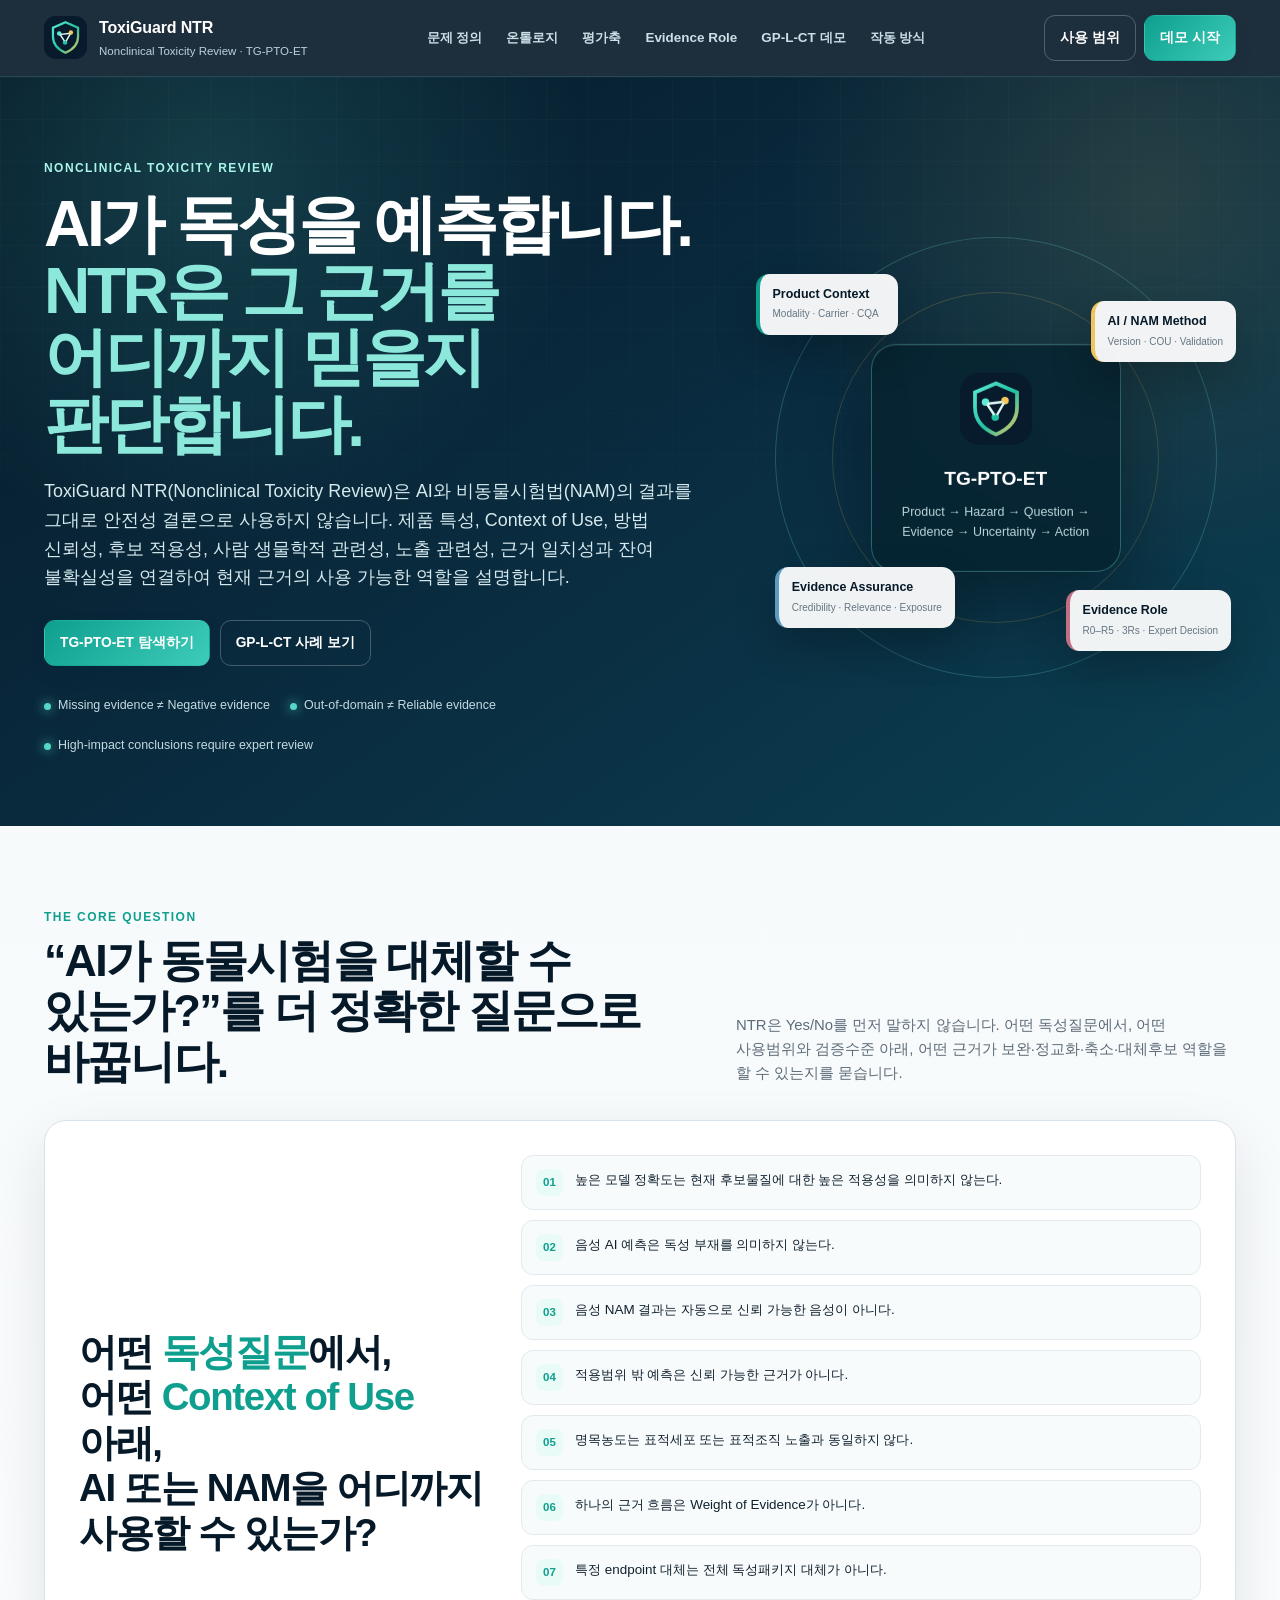
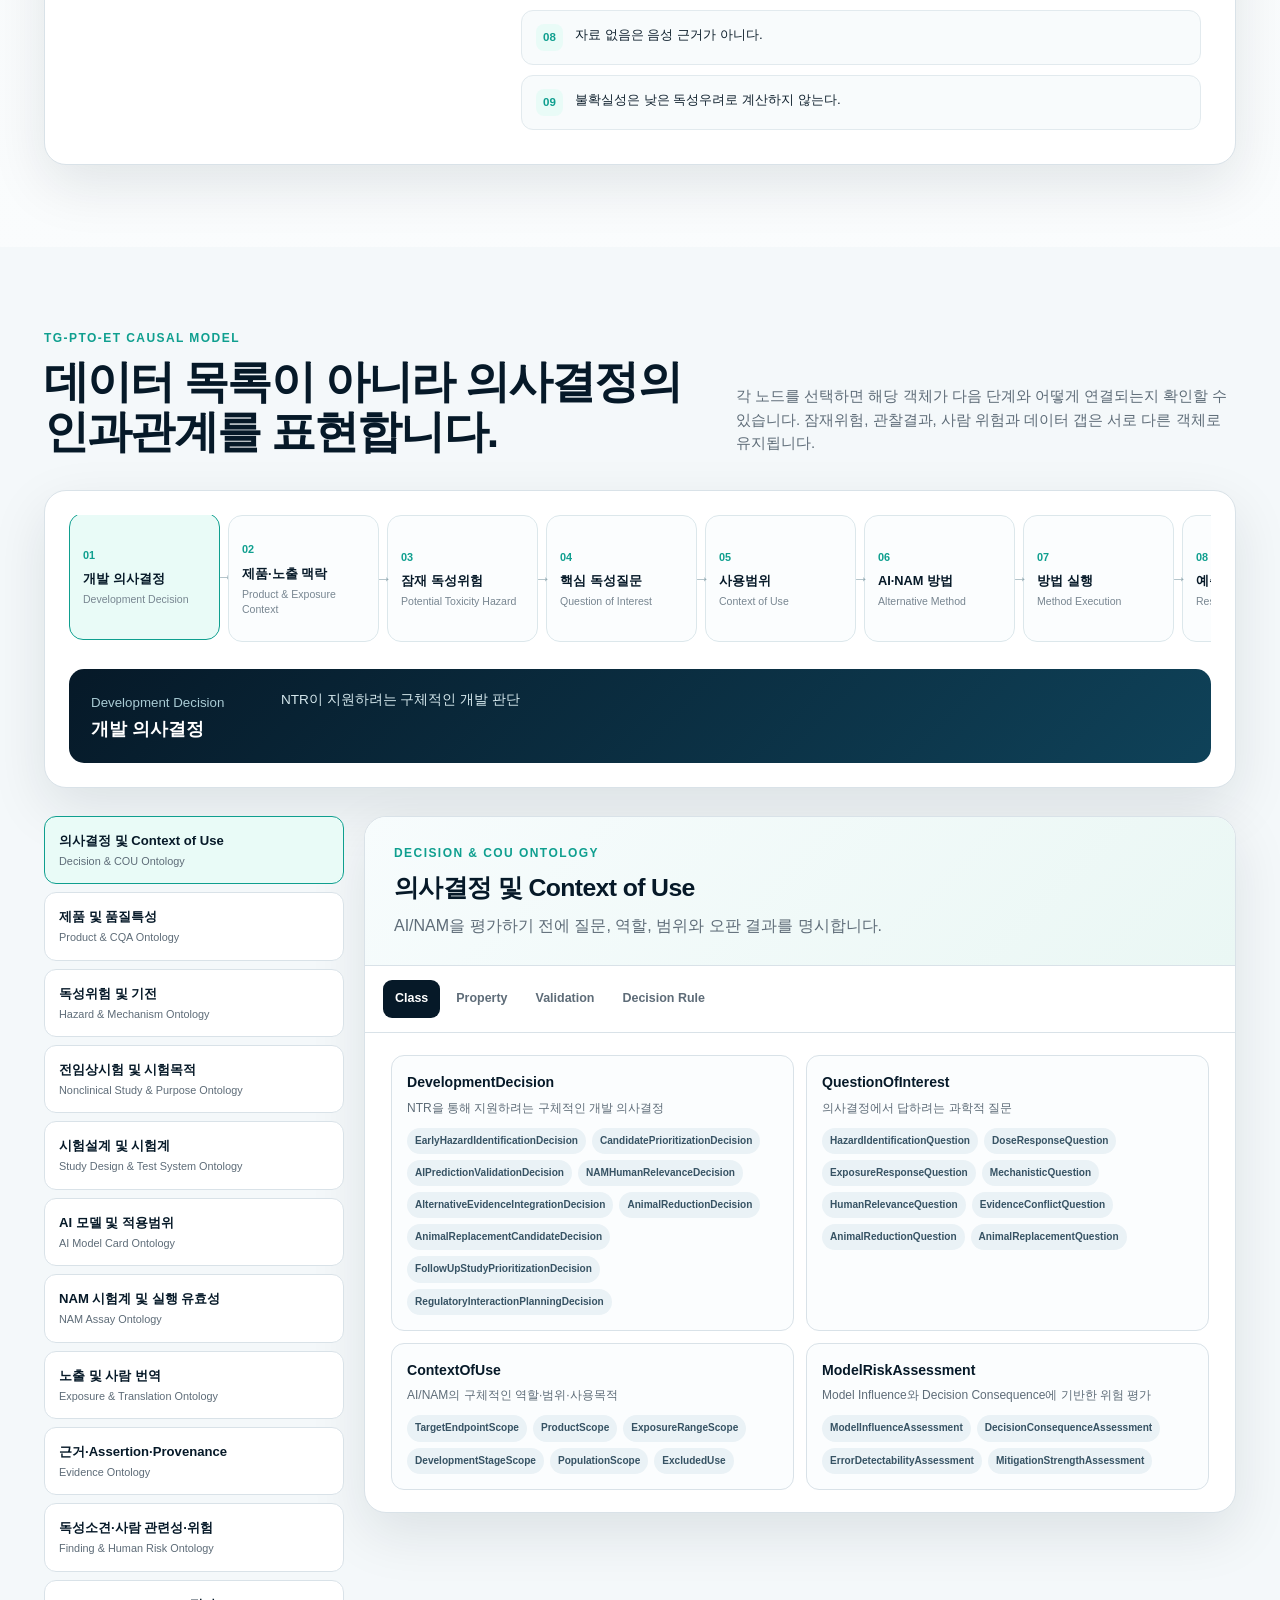
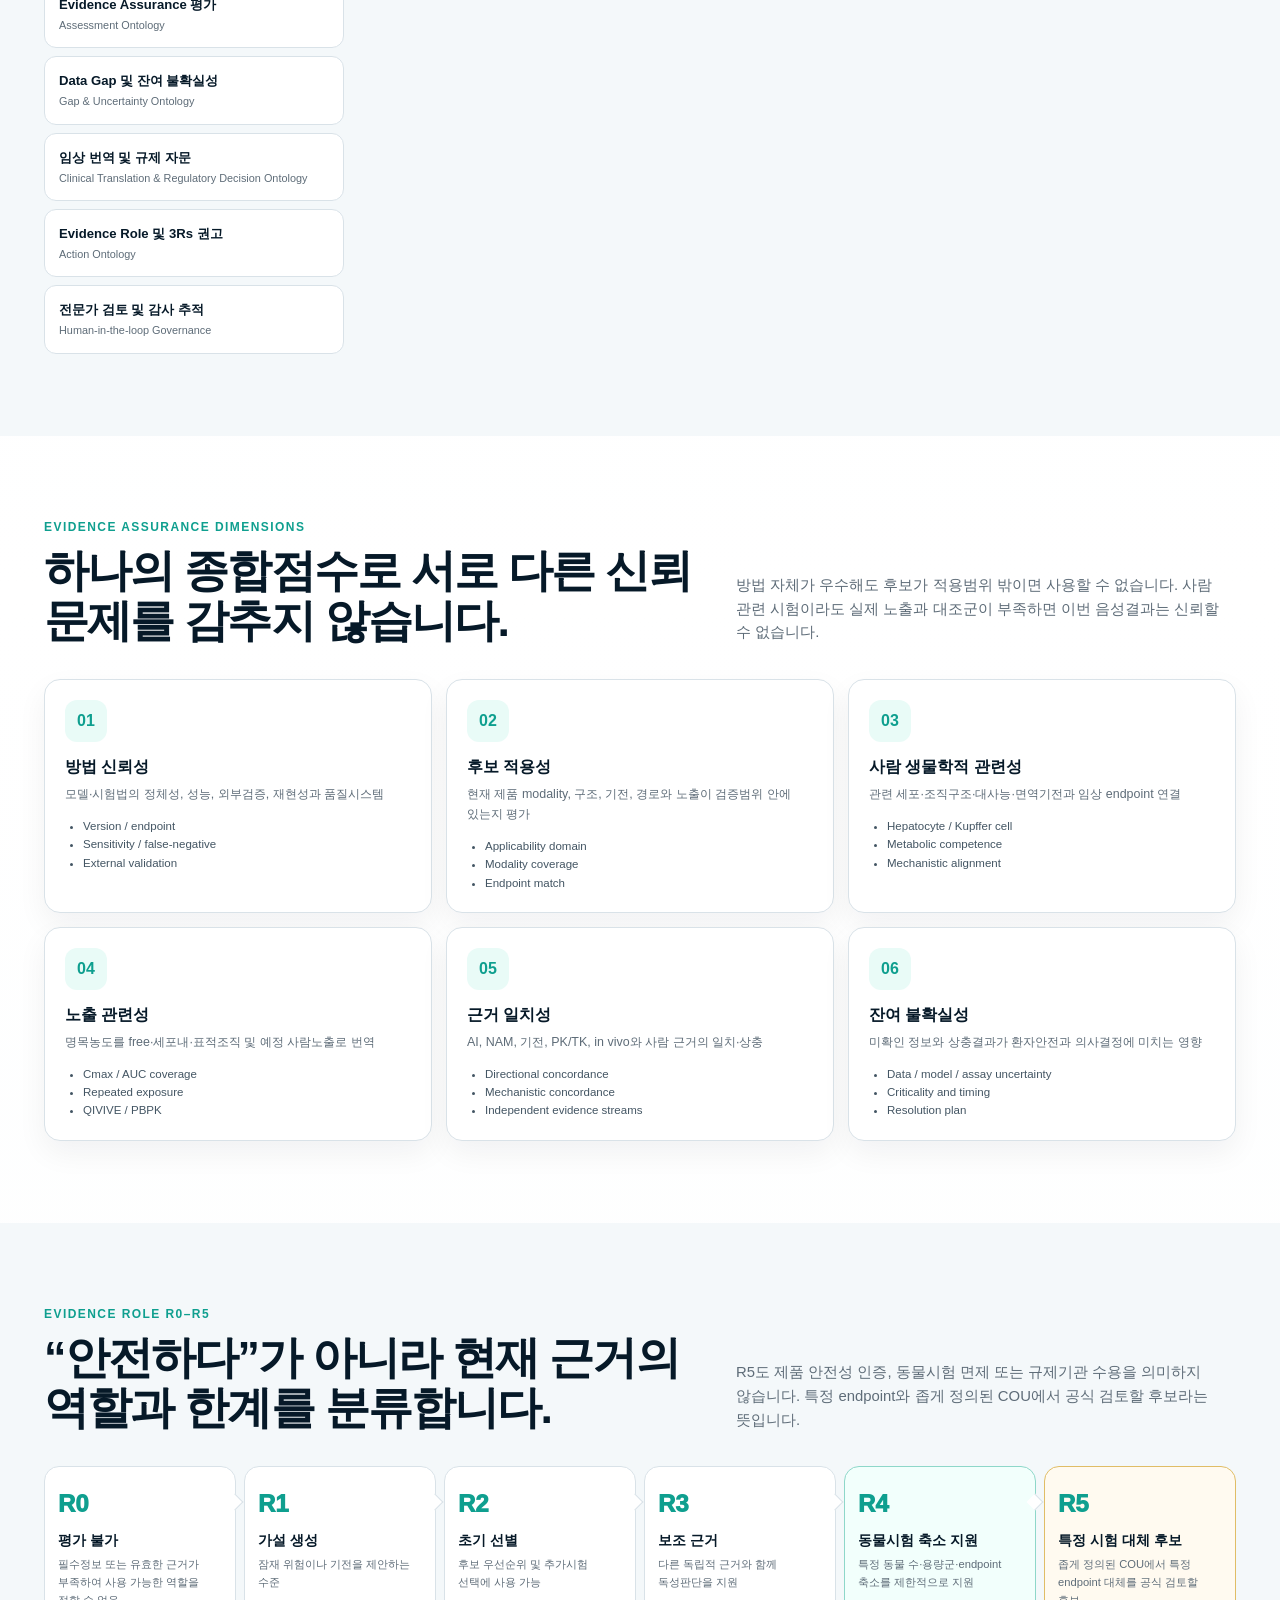
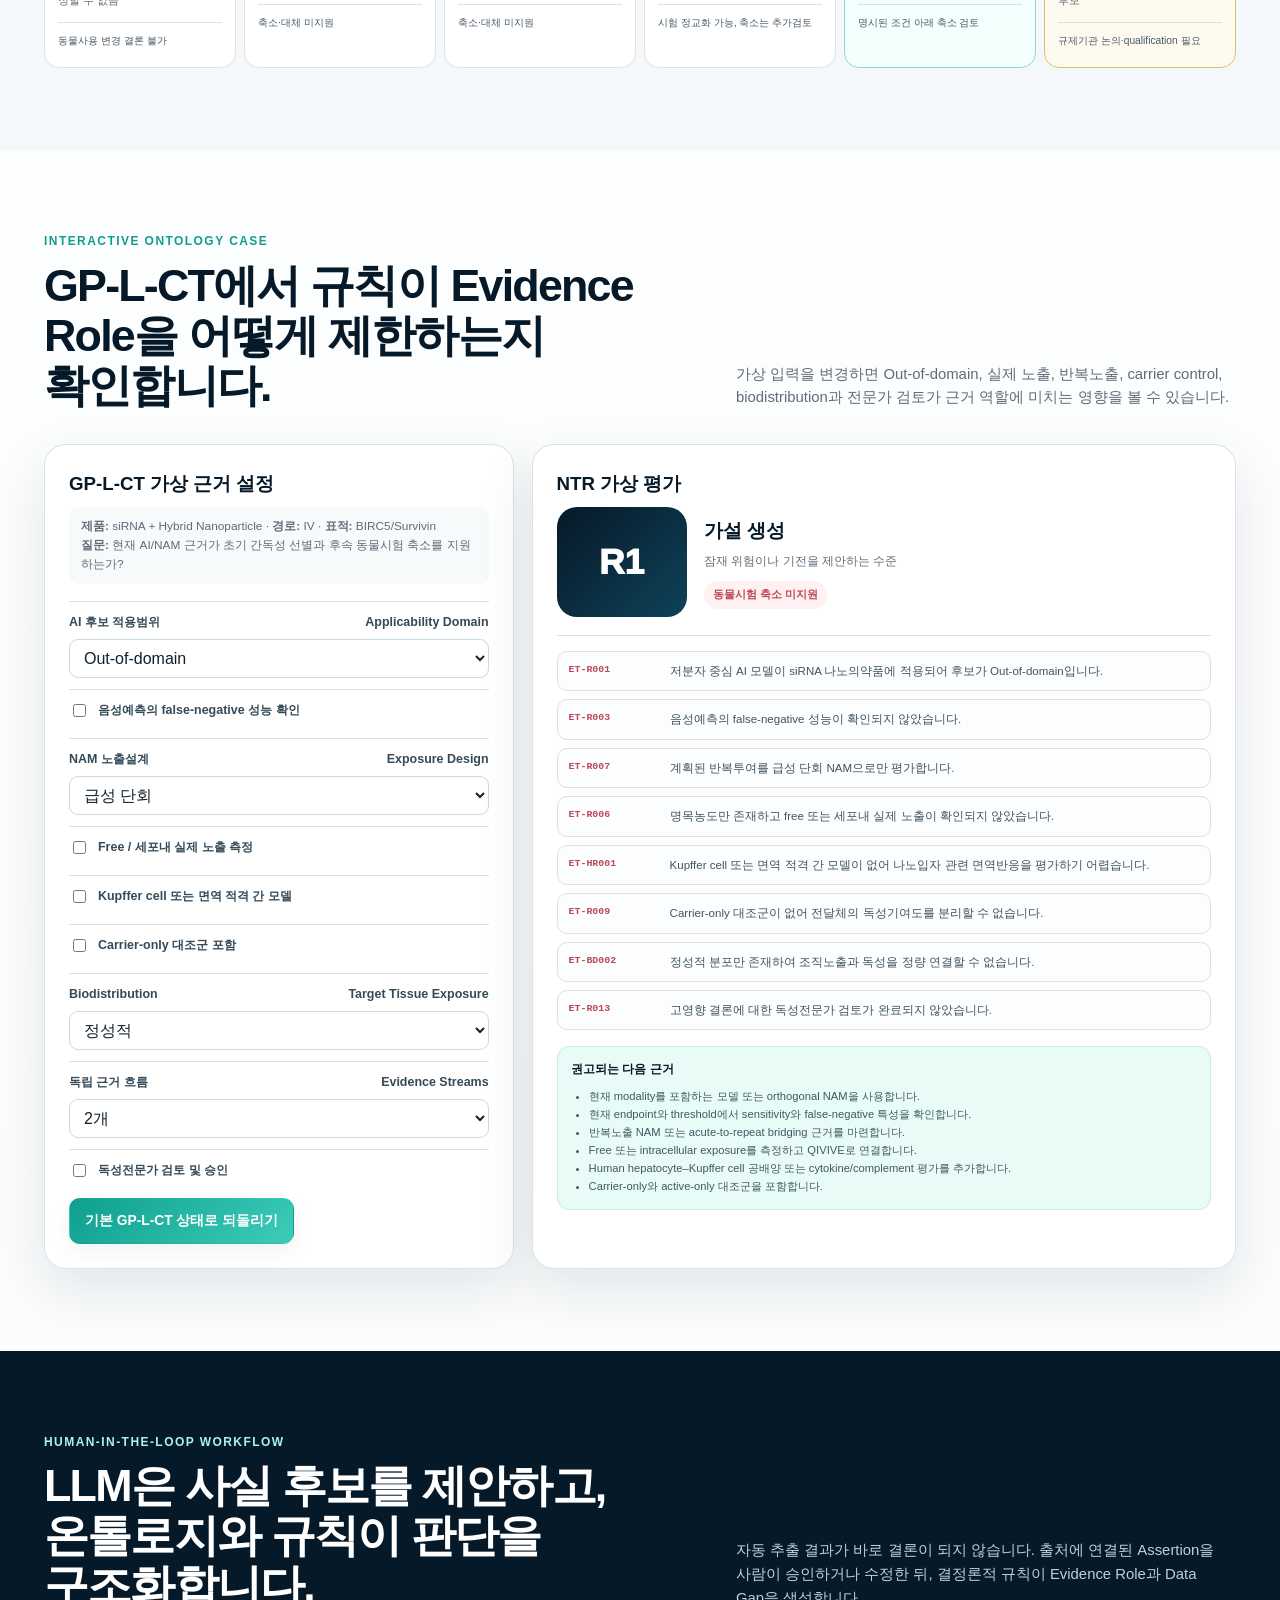
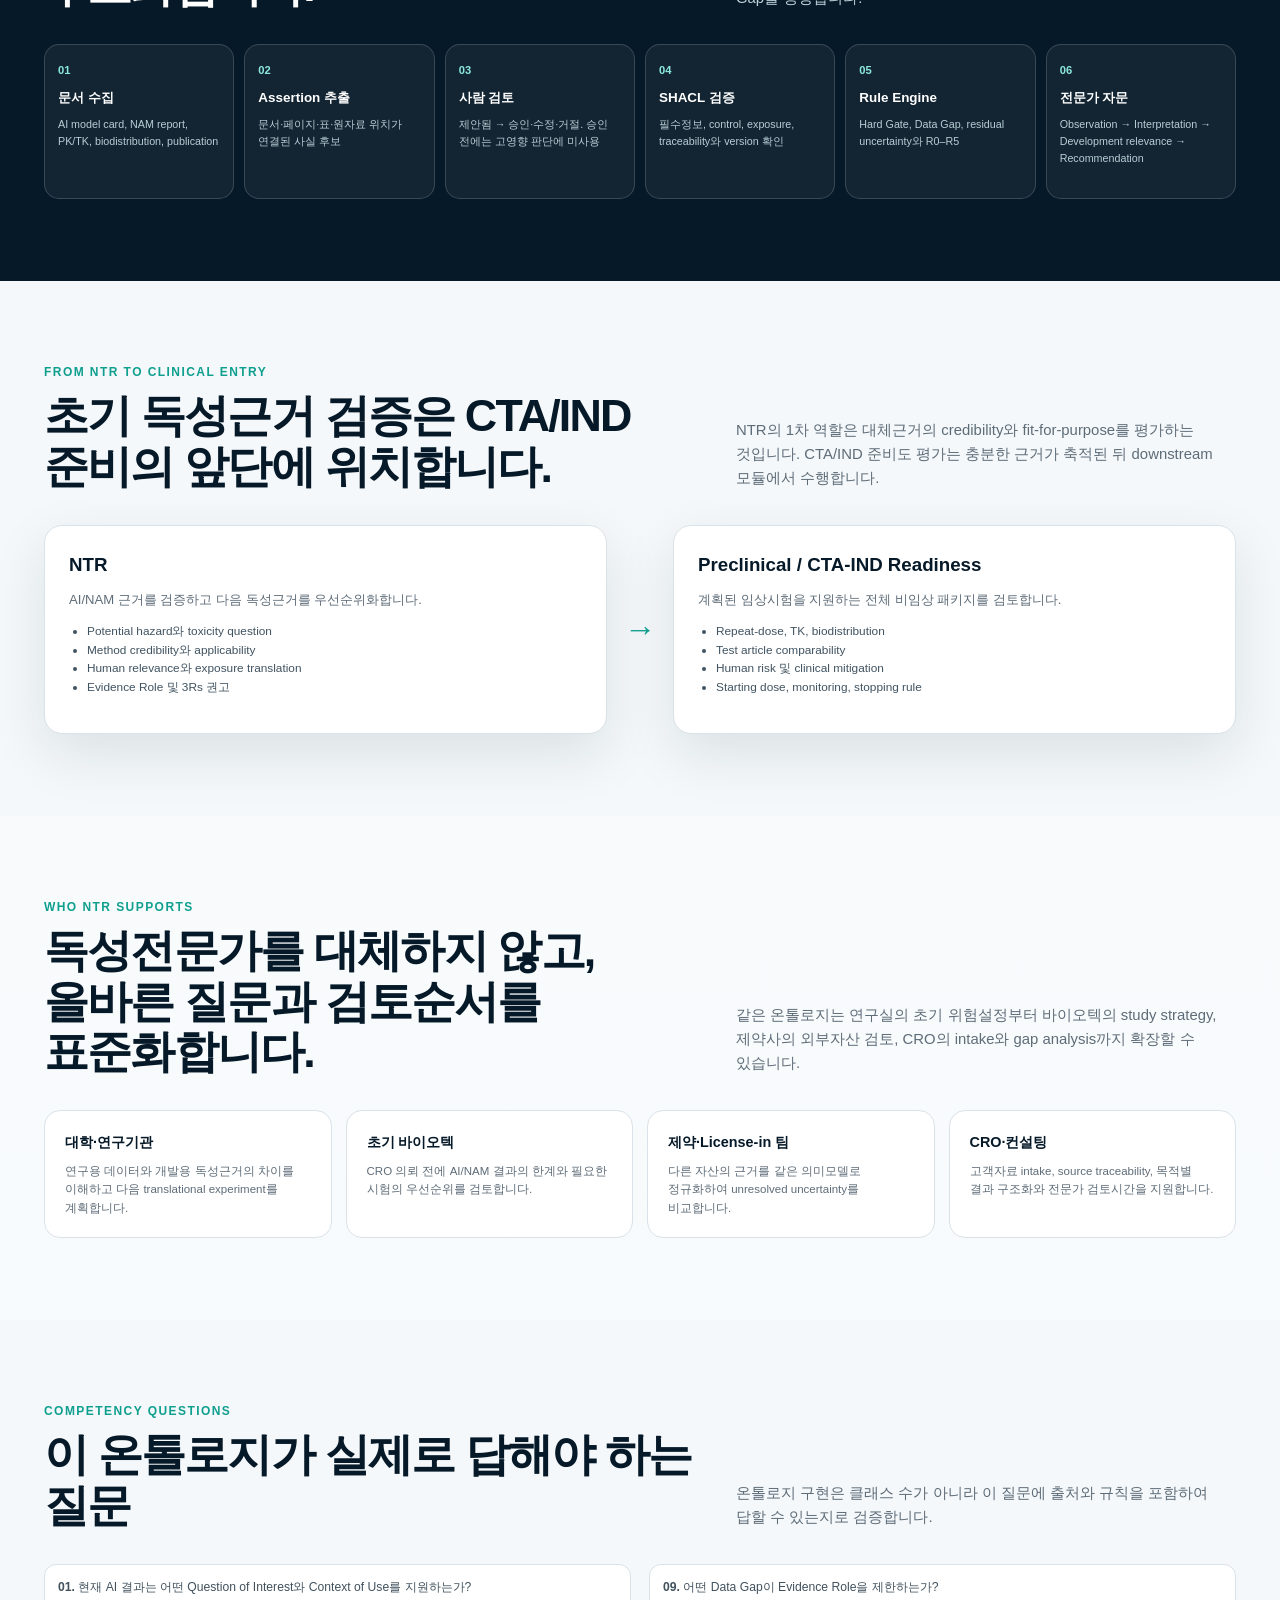
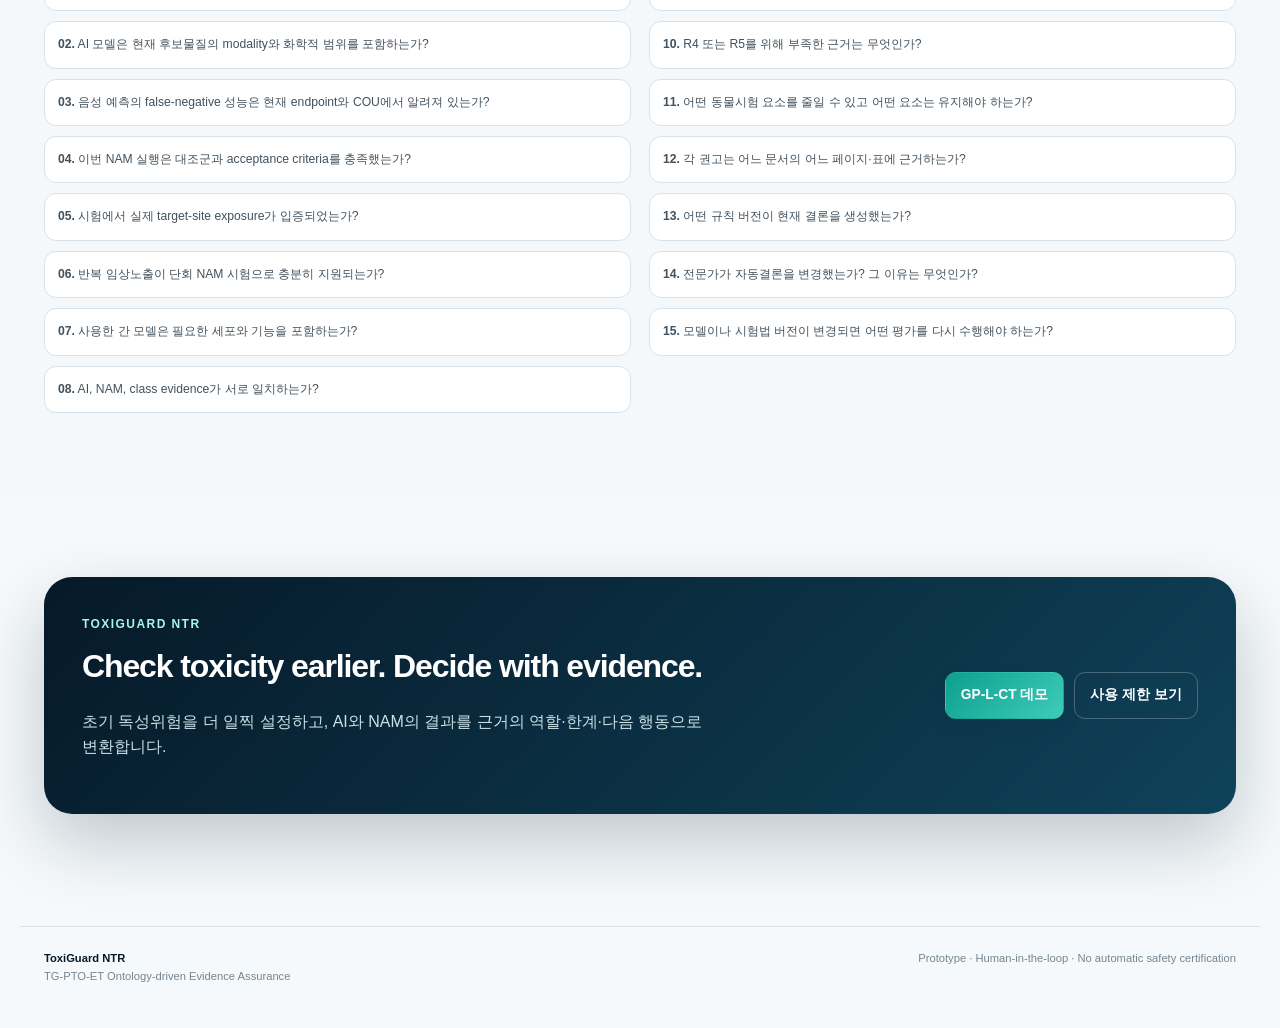
==== commit 152024b6: "Rename toxicity review app to ToxiGuard NTR" ====
--- a/site/index.html
+++ b/site/index.html
@@ -3,18 +3,18 @@
 <head>
   <meta charset="utf-8">
   <meta name="viewport" content="width=device-width,initial-scale=1">
-  <meta name="description" content="ToxiGuard NORA EarlyTox — AI와 비동물시험법(NAM)의 초기 독성근거가 현재 후보물질의 개발에 어디까지 사용 가능한지 검증하는 온톨로지 기반 Evidence Assurance 플랫폼">
+  <meta name="description" content="ToxiGuard NTR — AI와 비동물시험법(NAM)의 초기 독성근거가 현재 후보물질의 개발에 어디까지 사용 가능한지 검증하는 온톨로지 기반 Evidence Assurance 플랫폼">
   <meta name="theme-color" content="#061928">
-  <title>ToxiGuard NORA | TG‑PTO‑ET Ontology</title>
+  <title>ToxiGuard NTR | TG‑PTO‑ET Ontology</title>
   <link rel="icon" href="assets/logo.svg" type="image/svg+xml">
   <link rel="stylesheet" href="styles.css">
 </head>
 <body>
 <header class="site-header">
   <div class="container header-inner">
-    <a class="brand" href="#top" aria-label="ToxiGuard NORA 홈">
-      <img src="assets/logo.svg" alt="ToxiGuard NORA 로고">
-      <span><strong>ToxiGuard NORA</strong><small>TG‑PTO‑ET · Early Toxicity Evidence Assurance</small></span>
+    <a class="brand" href="#top" aria-label="ToxiGuard NTR 홈">
+      <img src="assets/logo.svg" alt="ToxiGuard NTR 로고">
+      <span><strong>ToxiGuard NTR</strong><small>Nonclinical Toxicity Review · TG‑PTO‑ET</small></span>
     </a>
     <nav class="nav" id="mainNav" aria-label="주요 메뉴">
       <a href="#why">문제 정의</a>
@@ -36,9 +36,9 @@
   <section class="hero">
     <div class="container hero-grid">
       <div>
-        <div class="eyebrow light">Nonclinical Ontology‑based Risk Advisor</div>
-        <h1>AI가 독성을 예측합니다.<br><span>NORA는 그 근거를 어디까지 믿을지 판단합니다.</span></h1>
-        <p class="hero-copy">ToxiGuard NORA EarlyTox는 AI와 비동물시험법(NAM)의 결과를 그대로 안전성 결론으로 사용하지 않습니다. 제품 특성, Context of Use, 방법 신뢰성, 후보 적용성, 사람 생물학적 관련성, 노출 관련성, 근거 일치성과 잔여 불확실성을 연결하여 현재 근거의 사용 가능한 역할을 설명합니다.</p>
+        <div class="eyebrow light">Nonclinical Toxicity Review</div>
+        <h1>AI가 독성을 예측합니다.<br><span>NTR은 그 근거를 어디까지 믿을지 판단합니다.</span></h1>
+        <p class="hero-copy">ToxiGuard NTR(Nonclinical Toxicity Review)은 AI와 비동물시험법(NAM)의 결과를 그대로 안전성 결론으로 사용하지 않습니다. 제품 특성, Context of Use, 방법 신뢰성, 후보 적용성, 사람 생물학적 관련성, 노출 관련성, 근거 일치성과 잔여 불확실성을 연결하여 현재 근거의 사용 가능한 역할을 설명합니다.</p>
         <div class="hero-actions">
           <a class="btn primary" href="#ontology">TG‑PTO‑ET 탐색하기</a>
           <a class="btn ghost" href="#demo">GP‑L‑CT 사례 보기</a>
@@ -49,7 +49,7 @@
           <span><i></i> High‑impact conclusions require expert review</span>
         </div>
       </div>
-      <div class="hero-visual" aria-label="NORA 온톨로지 연결 구조 시각화">
+      <div class="hero-visual" aria-label="NTR 온톨로지 연결 구조 시각화">
         <div class="orbit"></div><div class="orbit o2"></div>
         <div class="core-card"><img src="assets/logo.svg" alt=""><strong>TG‑PTO‑ET</strong><p>Product → Hazard → Question → Evidence → Uncertainty → Action</p></div>
         <div class="floating-node n1"><strong>Product Context</strong><small>Modality · Carrier · CQA</small></div>
@@ -64,7 +64,7 @@
     <div class="container">
       <div class="section-heading">
         <div><div class="eyebrow">The core question</div><h2>“AI가 동물시험을 대체할 수 있는가?”를 더 정확한 질문으로 바꿉니다.</h2></div>
-        <p>NORA는 Yes/No를 먼저 말하지 않습니다. 어떤 독성질문에서, 어떤 사용범위와 검증수준 아래, 어떤 근거가 보완·정교화·축소·대체후보 역할을 할 수 있는지를 묻습니다.</p>
+        <p>NTR은 Yes/No를 먼저 말하지 않습니다. 어떤 독성질문에서, 어떤 사용범위와 검증수준 아래, 어떤 근거가 보완·정교화·축소·대체후보 역할을 할 수 있는지를 묻습니다.</p>
       </div>
       <div class="question-card">
         <div class="big-question">어떤 <span>독성질문</span>에서,<br>어떤 <span>Context of Use</span> 아래,<br>AI 또는 NAM을 어디까지 사용할 수 있는가?</div>
@@ -81,7 +81,7 @@
       </div>
       <div class="chain-shell">
         <div class="chain-scroll"><div class="chain" id="causalChain"></div></div>
-        <div class="chain-detail"><div><small id="chainDetailEn">Development Decision</small><h3 id="chainDetailTitle">개발 의사결정</h3></div><p id="chainDetailText">NORA가 지원하려는 구체적인 개발 판단</p></div>
+        <div class="chain-detail"><div><small id="chainDetailEn">Development Decision</small><h3 id="chainDetailTitle">개발 의사결정</h3></div><p id="chainDetailText">NTR이 지원하려는 구체적인 개발 판단</p></div>
       </div>
 
       <div style="height:28px"></div>
@@ -144,7 +144,7 @@
           <button class="btn primary" type="button" id="resetDemo">기본 GP‑L‑CT 상태로 되돌리기</button>
         </form>
         <section class="demo-result" aria-live="polite">
-          <h3>NORA 가상 평가</h3>
+          <h3>NTR 가상 평가</h3>
           <div class="result-top"><div class="result-role" id="demoRoleCode">R1</div><div class="result-summary"><strong id="demoRoleName">가설 생성</strong><p id="demoRoleDescription">현재 근거는 잠재 위험과 다음 시험을 제안하는 수준입니다.</p><span class="result-status" id="demoAnimalStatus">동물시험 축소 미지원</span></div></div>
           <div class="gap-stack" id="demoGaps"></div>
           <div class="next-evidence"><strong>권고되는 다음 근거</strong><ul id="demoRecommendations"></ul></div>
@@ -169,9 +169,9 @@
 
   <section class="section soft" id="downstream">
     <div class="container">
-      <div class="section-heading"><div><div class="eyebrow">From EarlyTox to clinical entry</div><h2>초기 독성근거 검증은 CTA/IND 준비의 앞단에 위치합니다.</h2></div><p>NORA EarlyTox의 1차 역할은 대체근거의 credibility와 fit‑for‑purpose를 평가하는 것입니다. CTA/IND 준비도 평가는 충분한 근거가 축적된 뒤 downstream 모듈에서 수행합니다.</p></div>
+      <div class="section-heading"><div><div class="eyebrow">From NTR to clinical entry</div><h2>초기 독성근거 검증은 CTA/IND 준비의 앞단에 위치합니다.</h2></div><p>NTR의 1차 역할은 대체근거의 credibility와 fit‑for‑purpose를 평가하는 것입니다. CTA/IND 준비도 평가는 충분한 근거가 축적된 뒤 downstream 모듈에서 수행합니다.</p></div>
       <div class="downstream">
-        <div class="down-card"><h3>NORA EarlyTox</h3><p>AI/NAM 근거를 검증하고 다음 독성근거를 우선순위화합니다.</p><ul><li>Potential hazard와 toxicity question</li><li>Method credibility와 applicability</li><li>Human relevance와 exposure translation</li><li>Evidence Role 및 3Rs 권고</li></ul></div>
+        <div class="down-card"><h3>NTR</h3><p>AI/NAM 근거를 검증하고 다음 독성근거를 우선순위화합니다.</p><ul><li>Potential hazard와 toxicity question</li><li>Method credibility와 applicability</li><li>Human relevance와 exposure translation</li><li>Evidence Role 및 3Rs 권고</li></ul></div>
         <div class="down-arrow">→</div>
         <div class="down-card"><h3>Preclinical / CTA‑IND Readiness</h3><p>계획된 임상시험을 지원하는 전체 비임상 패키지를 검토합니다.</p><ul><li>Repeat‑dose, TK, biodistribution</li><li>Test article comparability</li><li>Human risk 및 clinical mitigation</li><li>Starting dose, monitoring, stopping rule</li></ul></div>
       </div>
@@ -180,7 +180,7 @@
 
   <section class="section" id="users">
     <div class="container">
-      <div class="section-heading"><div><div class="eyebrow">Who NORA supports</div><h2>독성전문가를 대체하지 않고, 올바른 질문과 검토순서를 표준화합니다.</h2></div><p>같은 온톨로지는 연구실의 초기 위험설정부터 바이오텍의 study strategy, 제약사의 외부자산 검토, CRO의 intake와 gap analysis까지 확장할 수 있습니다.</p></div>
+      <div class="section-heading"><div><div class="eyebrow">Who NTR supports</div><h2>독성전문가를 대체하지 않고, 올바른 질문과 검토순서를 표준화합니다.</h2></div><p>같은 온톨로지는 연구실의 초기 위험설정부터 바이오텍의 study strategy, 제약사의 외부자산 검토, CRO의 intake와 gap analysis까지 확장할 수 있습니다.</p></div>
       <div class="user-grid">
         <article class="user-card"><h3>대학·연구기관</h3><p>연구용 데이터와 개발용 독성근거의 차이를 이해하고 다음 translational experiment를 계획합니다.</p></article>
         <article class="user-card"><h3>초기 바이오텍</h3><p>CRO 의뢰 전에 AI/NAM 결과의 한계와 필요한 시험의 우선순위를 검토합니다.</p></article>
@@ -200,21 +200,21 @@
   <section class="section" id="contact">
     <div class="container">
       <div class="contact-card">
-        <div><div class="eyebrow light">ToxiGuard NORA</div><h2>Check toxicity earlier. Decide with evidence.</h2><p>초기 독성위험을 더 일찍 설정하고, AI와 NAM의 결과를 근거의 역할·한계·다음 행동으로 변환합니다.</p></div>
+        <div><div class="eyebrow light">ToxiGuard NTR</div><h2>Check toxicity earlier. Decide with evidence.</h2><p>초기 독성위험을 더 일찍 설정하고, AI와 NAM의 결과를 근거의 역할·한계·다음 행동으로 변환합니다.</p></div>
         <div class="contact-actions"><a class="btn primary" href="#demo">GP‑L‑CT 데모</a><button class="btn ghost" type="button" data-open-modal="disclaimerModal">사용 제한 보기</button></div>
       </div>
     </div>
   </section>
 </main>
 
-<footer class="footer"><div class="container footer-inner"><div><strong>ToxiGuard NORA EarlyTox</strong><br>TG‑PTO‑ET Ontology‑driven Evidence Assurance</div><div>Prototype · Human‑in‑the‑loop · No automatic safety certification</div></div></footer>
+<footer class="footer"><div class="container footer-inner"><div><strong>ToxiGuard NTR</strong><br>TG‑PTO‑ET Ontology‑driven Evidence Assurance</div><div>Prototype · Human‑in‑the‑loop · No automatic safety certification</div></div></footer>
 
 <div class="modal" id="disclaimerModal" role="dialog" aria-modal="true" aria-labelledby="disclaimerTitle">
   <div class="modal-card">
     <div class="modal-head"><h3 id="disclaimerTitle">제품 사용 범위와 제한</h3><button class="close" type="button" data-close-modal aria-label="닫기">×</button></div>
     <div class="modal-body">
-      <div class="disclaimer"><strong>NORA는 제품 안전성을 인증하거나 동물시험 면제·CTA/IND 승인·규제기관 수용을 보장하지 않습니다.</strong> 자동화된 결과는 초기 연구와 개발 의사결정 지원을 위한 prototype입니다.</div>
-      <p>NORA의 핵심 출력은 “안전/위험” 단정이 아니라 다음입니다.</p>
+      <div class="disclaimer"><strong>NTR은 제품 안전성을 인증하거나 동물시험 면제·CTA/IND 승인·규제기관 수용을 보장하지 않습니다.</strong> 자동화된 결과는 초기 연구와 개발 의사결정 지원을 위한 prototype입니다.</div>
+      <p>NTR의 핵심 출력은 “안전/위험” 단정이 아니라 다음입니다.</p>
       <ul><li>현재 근거가 답할 수 있는 독성질문</li><li>방법과 실행의 신뢰조건</li><li>후보물질·사람 생물학·노출 관련성</li><li>미해결 Data Gap과 잔여 불확실성</li><li>Evidence Role R0–R5와 다음 근거</li><li>전문가 검토 및 audit trail</li></ul>
       <p><strong>R5 Replacement Candidate</strong>도 좁게 정의된 Context of Use에서 특정 endpoint를 공식 검토할 후보라는 의미이며, 전체 전임상 독성패키지 대체를 뜻하지 않습니다.</p>
     </div>
